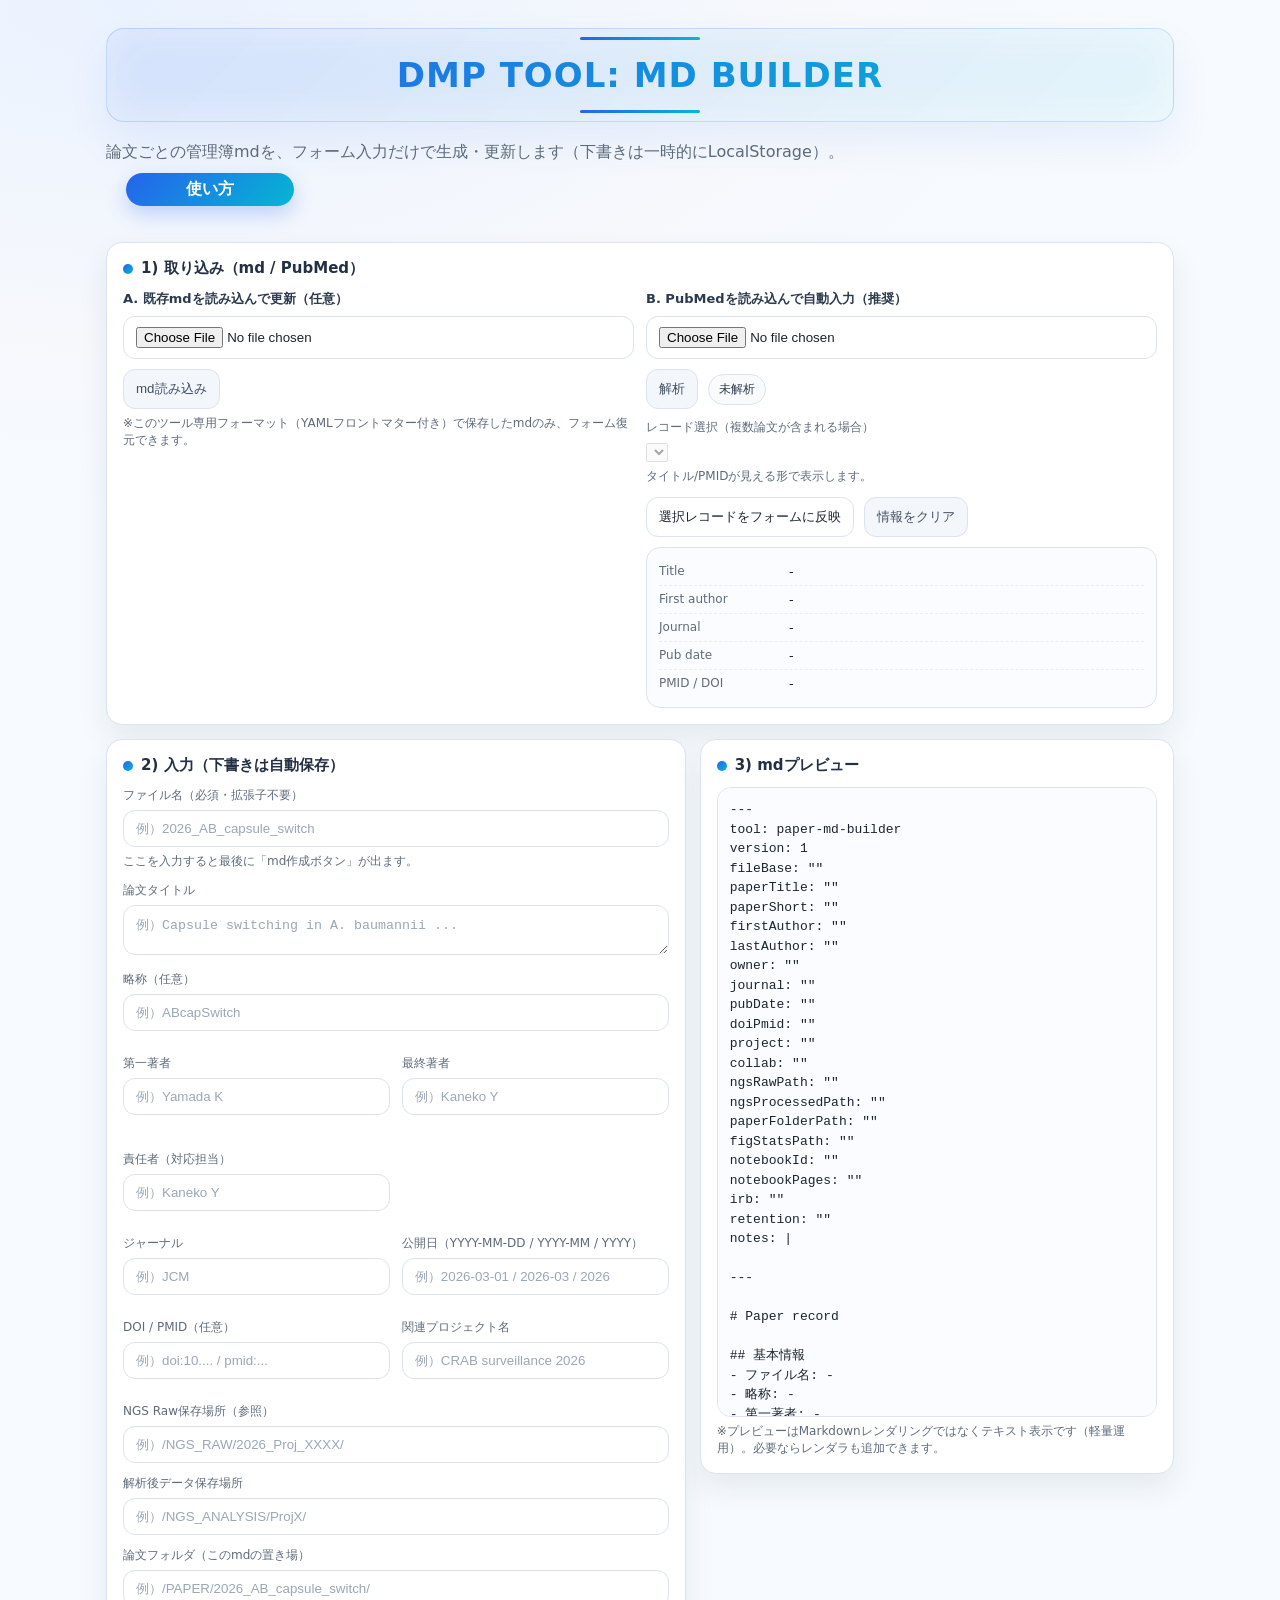
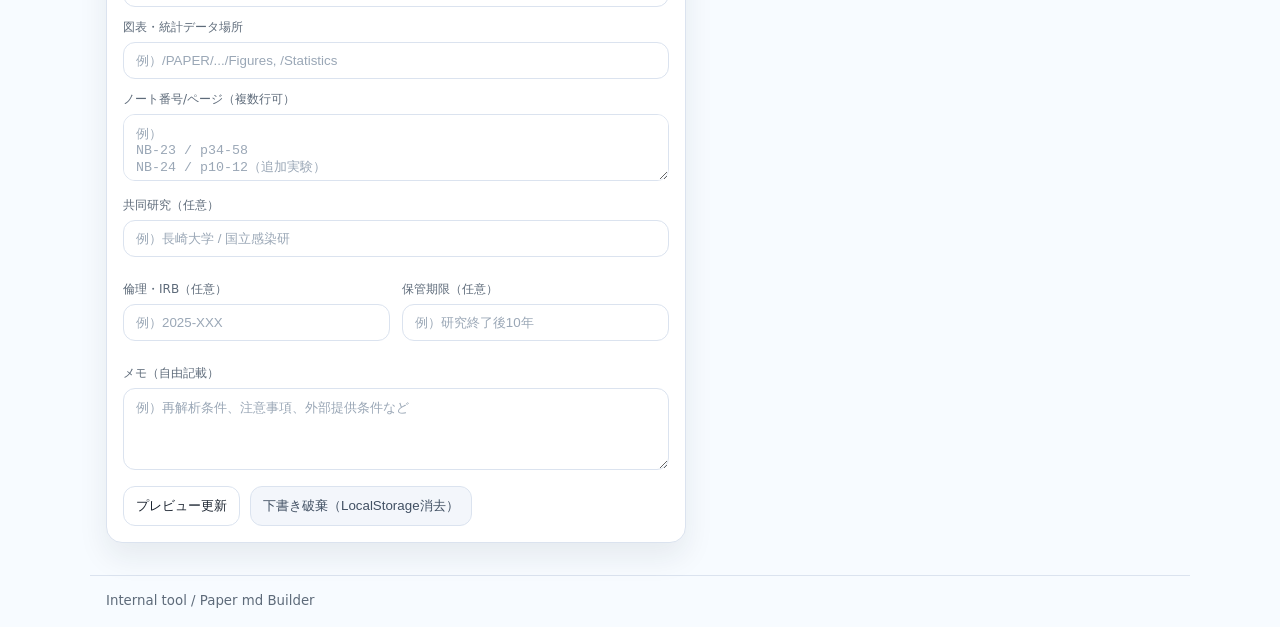
==== index.html @ e8742e80 "Add files via upload" ====
<!doctype html>
<html lang="ja">
  <head>
    <meta charset="utf-8" />
    <meta name="viewport" content="width=device-width,initial-scale=1" />
    <title>DMP tool</title>
    <link rel="stylesheet" href="style.css" />
  </head>
  <body>
    <header class="wrap">
      <div class="heroTitle">
        <h1>DMP tool: md builder</h1>
      </div>
      <p class="sub">
        論文ごとの管理簿mdを、フォーム入力だけで生成・更新します（下書きは一時的にLocalStorage）。
      </p>

      <div class="toplink">
        <a href="howtouse.html" target="_blank" class="howtoLink">使い方</a>
      </div>
    </header>

    <main class="wrap grid">
      <!-- Import hub -->
      <section class="card">
        <h2>1) 取り込み（md / PubMed）</h2>

        <div class="two">
          <!-- Existing md import -->
          <div>
            <h3 class="h3">A. 既存mdを読み込んで更新（任意）</h3>
            <div class="row">
              <input
                type="file"
                id="mdFile"
                accept=".md,text/markdown,text/plain"
              />
              <button id="btnLoadMd" class="btn secondary" type="button">
                md読み込み
              </button>
            </div>
            <p class="hint">
              ※このツール専用フォーマット（YAMLフロントマター付き）で保存したmdのみ、フォーム復元できます。
            </p>
          </div>

          <!-- NBIB import -->
          <div>
            <h3 class="h3">B. PubMedを読み込んで自動入力（推奨）</h3>
            <div class="row">
              <input type="file" id="nbibFile" accept=".nbib,.txt,text/plain" />
              <button id="btnLoadNbib" class="btn secondary" type="button">
                解析
              </button>
              <span id="nbibStatus" class="pill">未解析</span>
            </div>

            <div class="field" style="margin-top: 10px">
              <label>レコード選択（複数論文が含まれる場合）</label>
              <select id="nbibRecordSelect" disabled></select>
              <p class="hint">タイトル/PMIDが見える形で表示します。</p>
            </div>

            <div class="row">
              <button id="btnApplyNbib" class="btn" type="button" disabled>
                選択レコードをフォームに反映
              </button>
              <button id="btnClearNbib" class="btn secondary" type="button">
                情報をクリア
              </button>
            </div>

            <div class="miniCard" id="nbibPreviewBox" aria-live="polite">
              <div class="kv">
                <div class="k">Title</div>
                <div class="v" id="pvTitle">-</div>
              </div>
              <div class="kv">
                <div class="k">First author</div>
                <div class="v" id="pvAuthor">-</div>
              </div>
              <div class="kv">
                <div class="k">Journal</div>
                <div class="v" id="pvJournal">-</div>
              </div>
              <div class="kv">
                <div class="k">Pub date</div>
                <div class="v" id="pvDate">-</div>
              </div>
              <div class="kv">
                <div class="k">PMID / DOI</div>
                <div class="v" id="pvIds">-</div>
              </div>
            </div>
          </div>
        </div>
      </section>

      <!-- Form -->
      <section class="card">
        <h2>2) 入力（下書きは自動保存）</h2>

        <form id="paperForm" autocomplete="off">
          <div class="field">
            <label>ファイル名（必須・拡張子不要）</label>
            <input
              id="fileBase"
              type="text"
              placeholder="例）2026_AB_capsule_switch"
            />
            <p class="hint">ここを入力すると最後に「md作成ボタン」が出ます。</p>
          </div>

          <!-- 論文タイトル（全幅） -->
          <div class="field">
            <label>論文タイトル</label>
            <textarea
              id="paperTitle"
              rows="2"
              placeholder="例）Capsule switching in A. baumannii ..."
            ></textarea>
          </div>

          <!-- 略称 -->
          <div class="field">
            <label>略称（任意）</label>
            <input id="paperShort" type="text" placeholder="例）ABcapSwitch" />
          </div>

          <div class="two">
            <div class="field">
              <label>第一著者</label>
              <input id="firstAuthor" type="text" placeholder="例）Yamada K" />
            </div>

            <div class="field">
              <label>最終著者</label>
              <input id="lastAuthor" type="text" placeholder="例）Kaneko Y" />
            </div>

            <div class="field">
              <label>責任者（対応担当）</label>
              <input id="owner" type="text" placeholder="例）Kaneko Y" />
            </div>
          </div>

          <div class="two">
            <div class="field">
              <label>ジャーナル</label>
              <input id="journal" type="text" placeholder="例）JCM" />
            </div>
            <div class="field">
              <label>公開日（YYYY-MM-DD / YYYY-MM / YYYY）</label>
              <!-- NBIBは月までが多いので text に変更 -->
              <input
                id="pubDate"
                type="text"
                placeholder="例）2026-03-01 / 2026-03 / 2026"
              />
            </div>
          </div>

          <div class="two">
            <div class="field">
              <label>DOI / PMID（任意）</label>
              <input
                id="doiPmid"
                type="text"
                placeholder="例）doi:10.... / pmid:..."
              />
            </div>
            <div class="field">
              <label>関連プロジェクト名</label>
              <input
                id="project"
                type="text"
                placeholder="例）CRAB surveillance 2026"
              />
            </div>
          </div>

          <div class="field">
            <label>NGS Raw保存場所（参照）</label>
            <input
              id="ngsRawPath"
              type="text"
              placeholder="例）/NGS_RAW/2026_Proj_XXXX/"
            />
          </div>
          <div class="field">
            <label>解析後データ保存場所</label>
            <input
              id="ngsProcessedPath"
              type="text"
              placeholder="例）/NGS_ANALYSIS/ProjX/"
            />
          </div>

          <div class="field">
            <label>論文フォルダ（このmdの置き場）</label>
            <input
              id="paperFolderPath"
              type="text"
              placeholder="例）/PAPER/2026_AB_capsule_switch/"
            />
          </div>
          <div class="field">
            <label>図表・統計データ場所</label>
            <input
              id="figStatsPath"
              type="text"
              placeholder="例）/PAPER/.../Figures, /Statistics"
            />
          </div>

          <div class="field">
            <label>ノート番号/ページ（複数行可）</label>
            <textarea
              id="notebookRef"
              rows="3"
              placeholder="例）
NB-23 / p34-58
NB-24 / p10-12（追加実験）"
            ></textarea>
          </div>

          <div class="field">
            <label>共同研究（任意）</label>
            <input
              id="collab"
              type="text"
              placeholder="例）長崎大学 / 国立感染研"
            />
          </div>

          <div class="two">
            <div class="field">
              <label>倫理・IRB（任意）</label>
              <input id="irb" type="text" placeholder="例）2025-XXX" />
            </div>
            <div class="field">
              <label>保管期限（任意）</label>
              <input
                id="retention"
                type="text"
                placeholder="例）研究終了後10年"
              />
            </div>
          </div>

          <div class="field">
            <label>メモ（自由記載）</label>
            <textarea
              id="notes"
              rows="4"
              placeholder="例）再解析条件、注意事項、外部提供条件など"
            ></textarea>
          </div>

          <div class="row">
            <button id="btnPreview" class="btn" type="button">
              プレビュー更新
            </button>
            <button id="btnClearDraft" class="btn secondary" type="button">
              下書き破棄（LocalStorage消去）
            </button>
          </div>

          <div id="downloadArea" class="download hidden">
            <p class="hint strong">
              ファイル名が入力されたので、mdを作成できます。
            </p>
            <button id="btnDownload" class="btn primary" type="button">
              mdファイル作成 & ダウンロード（保存後に下書き消去）
            </button>
          </div>
        </form>
      </section>

      <!-- Preview -->
      <section class="card">
        <h2>3) mdプレビュー</h2>
        <pre id="preview" class="preview"></pre>
        <p class="hint">
          ※プレビューはMarkdownレンダリングではなくテキスト表示です（軽量運用）。必要ならレンダラも追加できます。
        </p>
      </section>
    </main>

    <footer class="wrap foot">
      <small>Internal tool / Paper md Builder</small>
    </footer>

    <script src="script.js"></script>
  </body>
</html>
---- style.css ----
:root{
  --bg:#f6f8fc;
  --card:#ffffff;
  --text:#1b2430;
  --muted:#5e6b7a;
  --line:#dbe3ef;

  --accent:#2563eb;   /* blue */
  --accent2:#06b6d4;  /* cyan */
  --good:#16a34a;
  --warn:#f59e0b;
}

*{ box-sizing:border-box; }

body{
  margin:0;
  font-family: ui-sans-serif, system-ui, -apple-system, "Segoe UI", Roboto,
    "Hiragino Kaku Gothic ProN","Noto Sans JP","Yu Gothic", Arial;
  background: radial-gradient(1200px 600px at 10% 0%, #eaf2ff 0%, var(--bg) 55%, #f7fbff 100%);
  color:var(--text);
}

.wrap{
  max-width: 1100px;
  margin: 0 auto;
  padding: 18px 16px;
}

header{
  padding-top: 22px;
  padding-bottom: 10px;
}

header h1{
  font-size: 30px;
  font-weight: 800;
}

header h1{
  font-size: 32px;
  font-weight: 900;
  letter-spacing: 1px;
  text-transform: uppercase;
}

.sub{
  margin:0;
  color:var(--muted);
}

.grid{
  display:grid;
  gap:14px;
  grid-template-columns: 1fr;
}
@media (min-width: 980px){
  .grid{ grid-template-columns: 1.1fr 0.9fr; align-items:start; }
  .grid > section:nth-child(1){ grid-column: 1 / span 2; }
  .grid > section:nth-child(2){ grid-column: 1; }
  .grid > section:nth-child(3){ grid-column: 2; position: sticky; top: 10px; }
}

.card{
  background: var(--card);
  border: 1px solid var(--line);
  border-radius: 16px;
  padding: 16px;
  box-shadow: 0 14px 30px rgba(27,36,48,0.08);
}

.card h2{
  margin: 0 0 12px;
  font-size: 15px;
  color: #233044;
  display:flex;
  align-items:center;
  gap:8px;
}
.card h2::before{
  content:"";
  width:10px;
  height:10px;
  border-radius:999px;
  background: linear-gradient(135deg, var(--accent), var(--accent2));
}

.field{ margin: 12px 0; }

label{
  display:block;
  font-size: 12px;
  color: var(--muted);
  margin-bottom: 6px;
}

input, textarea{
  width:100%;
  background:#ffffff;
  color:var(--text);
  border: 1px solid var(--line);
  border-radius: 12px;
  padding: 10px 12px;
  outline: none;
  transition: box-shadow .15s ease, border-color .15s ease, transform .05s ease;
}

input::placeholder, textarea::placeholder{
  color:#9aa7b6;
}

input:focus, textarea:focus{
  border-color: rgba(37,99,235,0.55);
  box-shadow: 0 0 0 4px rgba(37,99,235,0.12);
}

.two{
  display:grid;
  gap:12px;
  grid-template-columns: 1fr;
}
@media (min-width: 720px){
  .two{ grid-template-columns: 1fr 1fr; }
}

.row{
  display:flex;
  gap:10px;
  flex-wrap:wrap;
  align-items:center;
}

.btn{
  border:1px solid var(--line);
  background: #ffffff;
  color: var(--text);
  padding: 10px 12px;
  border-radius: 12px;
  cursor:pointer;
  transition: transform .06s ease, box-shadow .15s ease, border-color .15s ease;
}

.btn:hover{
  border-color: rgba(37,99,235,0.35);
  box-shadow: 0 10px 18px rgba(27,36,48,0.08);
  transform: translateY(-1px);
}

.btn:active{
  transform: translateY(0px);
  box-shadow: 0 6px 12px rgba(27,36,48,0.07);
}

.btn.primary{
  background: linear-gradient(135deg, rgba(37,99,235,0.95), rgba(6,182,212,0.95));
  border: none;
  color:#ffffff;
  font-weight: 700;
}

.btn.secondary{
  background:#f3f6fb;
  color: #415063;
}

.hint{
  margin: 6px 0 0;
  font-size: 12px;
  color: var(--muted);
}

.hint.strong{
  color: #9a5b00;
  font-weight: 700;
}

.preview{
  margin: 0;
  background:#fbfcff;
  border:1px solid var(--line);
  border-radius: 14px;
  padding: 12px;
  min-height: 360px;
  max-height: 70vh;
  overflow:auto;
  white-space: pre-wrap;
  line-height: 1.5;
}

.download{
  margin-top: 12px;
  padding: 12px;
  border: 1px solid rgba(245,158,11,0.35);
  border-radius: 14px;
  background: rgba(245,158,11,0.08);
}

.hidden{ display:none; }

.foot{
  color: var(--muted);
  border-top: 1px solid var(--line);
  margin-top: 14px;
  padding-top: 14px;
}

/* ===== 追加（NBIB取り込み表示用） ===== */
.h3{
  margin: 0 0 8px;
  font-size: 13px;
  color: #2c3a4d;
}

.pill{
  display:inline-flex;
  align-items:center;
  gap:6px;
  font-size:12px;
  padding:6px 10px;
  border-radius:999px;
  border:1px solid var(--line);
  background:#f8fafc;
  color:#2c3a4d;
}

.pill.good{
  border-color: rgba(22,163,74,.25);
  background: rgba(22,163,74,.08);
  color:#155e2b;
}

.pill.warn{
  border-color: rgba(245,158,11,.30);
  background: rgba(245,158,11,.10);
  color:#7a4b00;
}

.pill.bad{
  border-color: rgba(239,68,68,.25);
  background: rgba(239,68,68,.08);
  color:#7f1d1d;
}

.miniCard{
  margin-top: 10px;
  padding: 10px 12px;
  border: 1px solid var(--line);
  border-radius: 14px;
  background: #fbfcff;
}

.kv{
  display:grid;
  grid-template-columns: 120px 1fr;
  gap:10px;
  padding:6px 0;
  border-bottom: 1px dashed #e7edf7;
}

.kv:last-child{ border-bottom:none; }

.k{
  font-size:12px;
  color: var(--muted);
}

.v{
  font-size:13px;
  color: var(--text);
  word-break: break-word;
}

/* ===== HowTo link ===== */

.toplink{
  margin-top: 10px;
  margin-left: 20px;
  text-align: left;
}

.howtoLink{
  display: inline-block;
  padding: 6px 60px;
  font-size: 16px;
  font-weight: 600;
  border-radius: 999px;
  border: none;

  background: linear-gradient(135deg, var(--accent), var(--accent2));
  color: #ffffff;

  box-shadow: 0 8px 20px rgba(37,99,235,0.25);
  text-decoration: none;
  transition: all .15s ease;
}

.howtoLink:hover{
  transform: translateY(-2px);
  box-shadow: 0 14px 30px rgba(37,99,235,0.35);
}

/* ===== HERO TITLE ===== */

.heroTitle{
  position: relative;
  margin: 10px 0 20px;
  padding: 26px 20px;
  text-align: center;

  border-radius: 18px;

  background:
    linear-gradient(135deg,
      rgba(37,99,235,0.12),
      rgba(6,182,212,0.08)
    );

  border: 1px solid rgba(37,99,235,0.15);

  box-shadow:
    0 20px 40px rgba(37,99,235,0.08),
    inset 0 0 40px rgba(255,255,255,0.4);
}

/* 上下の飾りライン */
.heroTitle::before,
.heroTitle::after{
  content:"";
  position:absolute;
  left:50%;
  transform:translateX(-50%);
  width:120px;
  height:3px;
  border-radius:999px;
  background: linear-gradient(90deg, var(--accent), var(--accent2));
}

.heroTitle::before{
  top:8px;
}

.heroTitle::after{
  bottom:8px;
}

/* タイトル文字 */
.heroTitle h1{
  margin:0;
  font-size: 34px;
  font-weight: 800;
  letter-spacing: 1px;

  background: linear-gradient(135deg, var(--accent), var(--accent2));

  /* Standard property */
  background-clip: text;

  /* WebKit */
  -webkit-background-clip: text;
  -webkit-text-fill-color: transparent;

  /* Fallback */
  color: transparent;
}
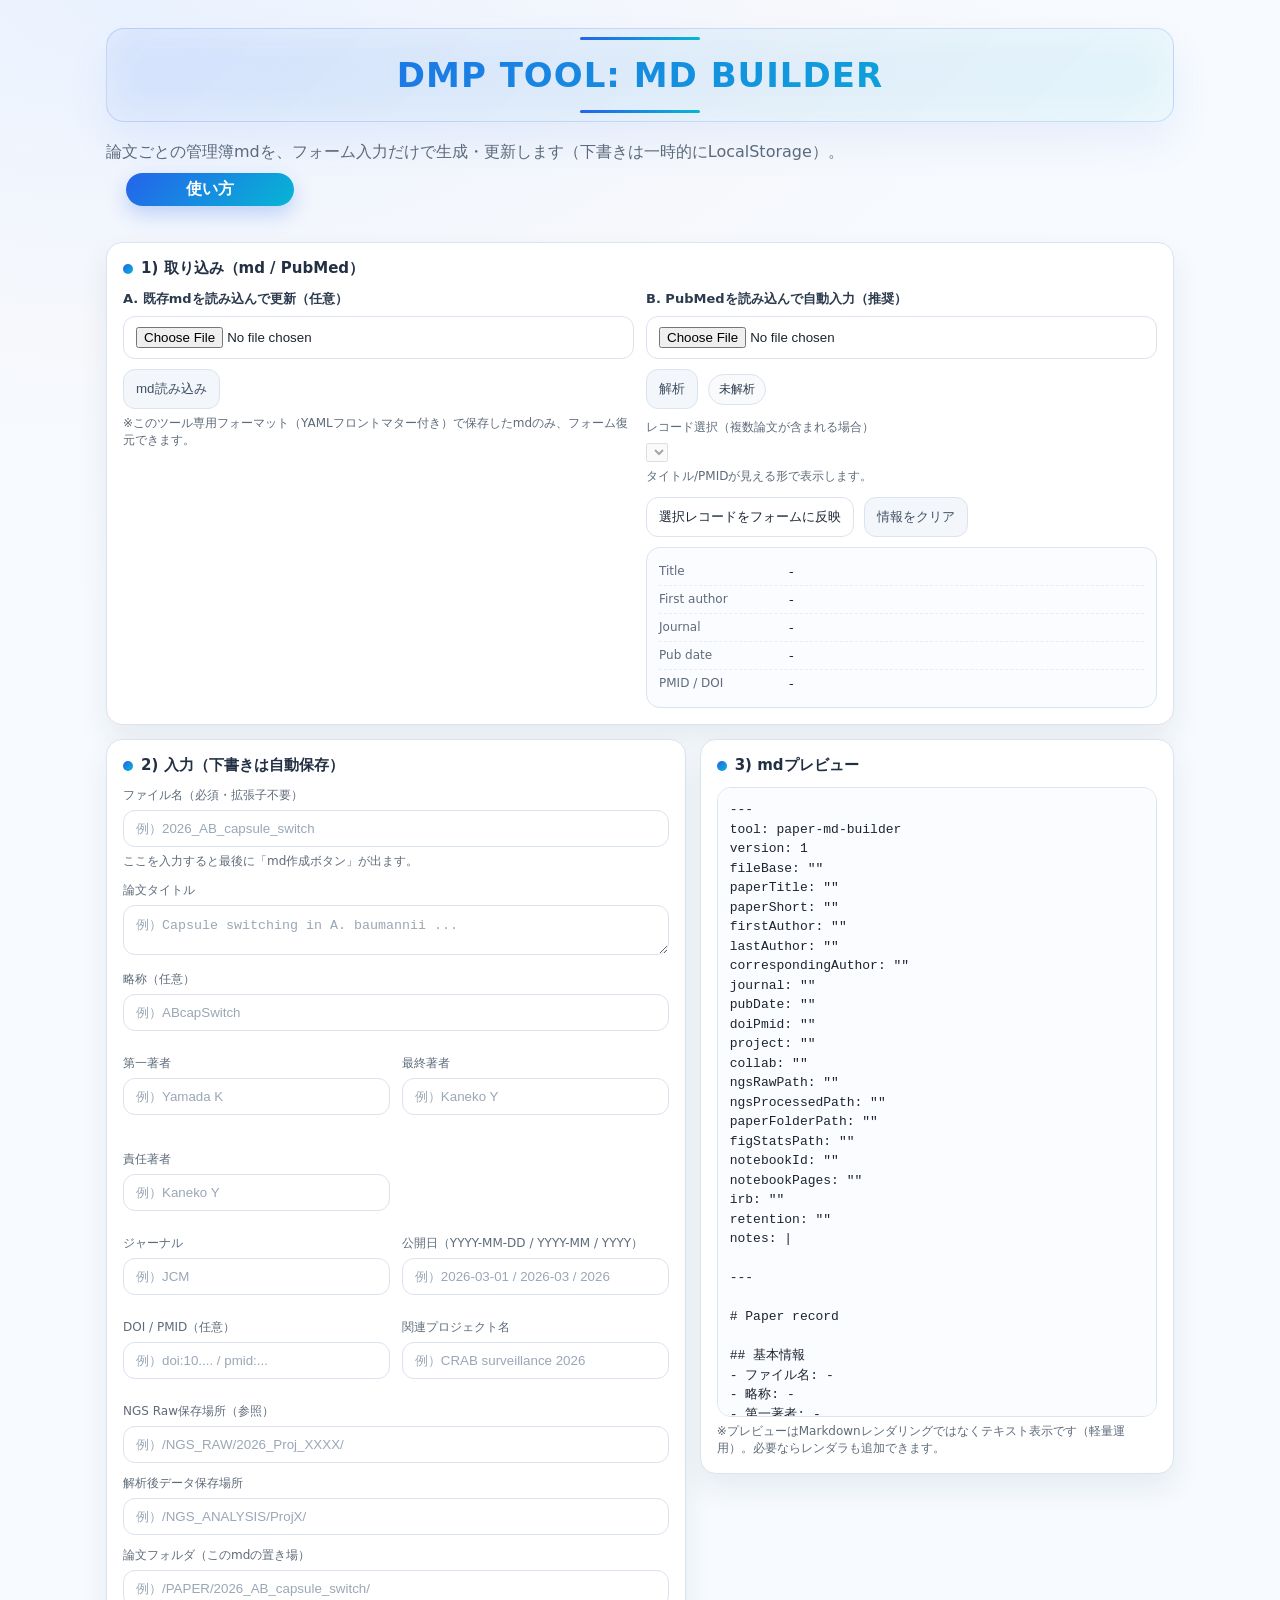
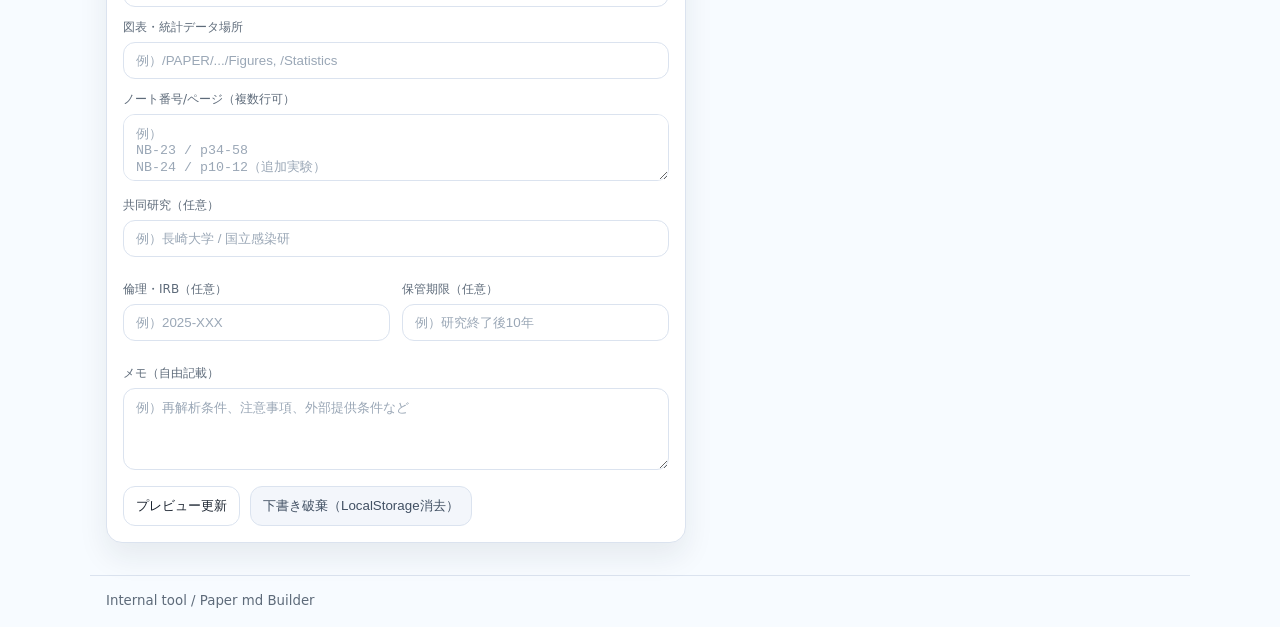
==== commit 9cfdaf48: "Add files via upload" ====
--- a/index.html
+++ b/index.html
@@ -139,8 +139,12 @@
             </div>
 
             <div class="field">
-              <label>責任者（対応担当）</label>
-              <input id="owner" type="text" placeholder="例）Kaneko Y" />
+              <label>責任著者</label>
+              <input
+                id="correspondingAuthor"
+                type="text"
+                placeholder="例）Kaneko Y"
+              />
             </div>
           </div>
 
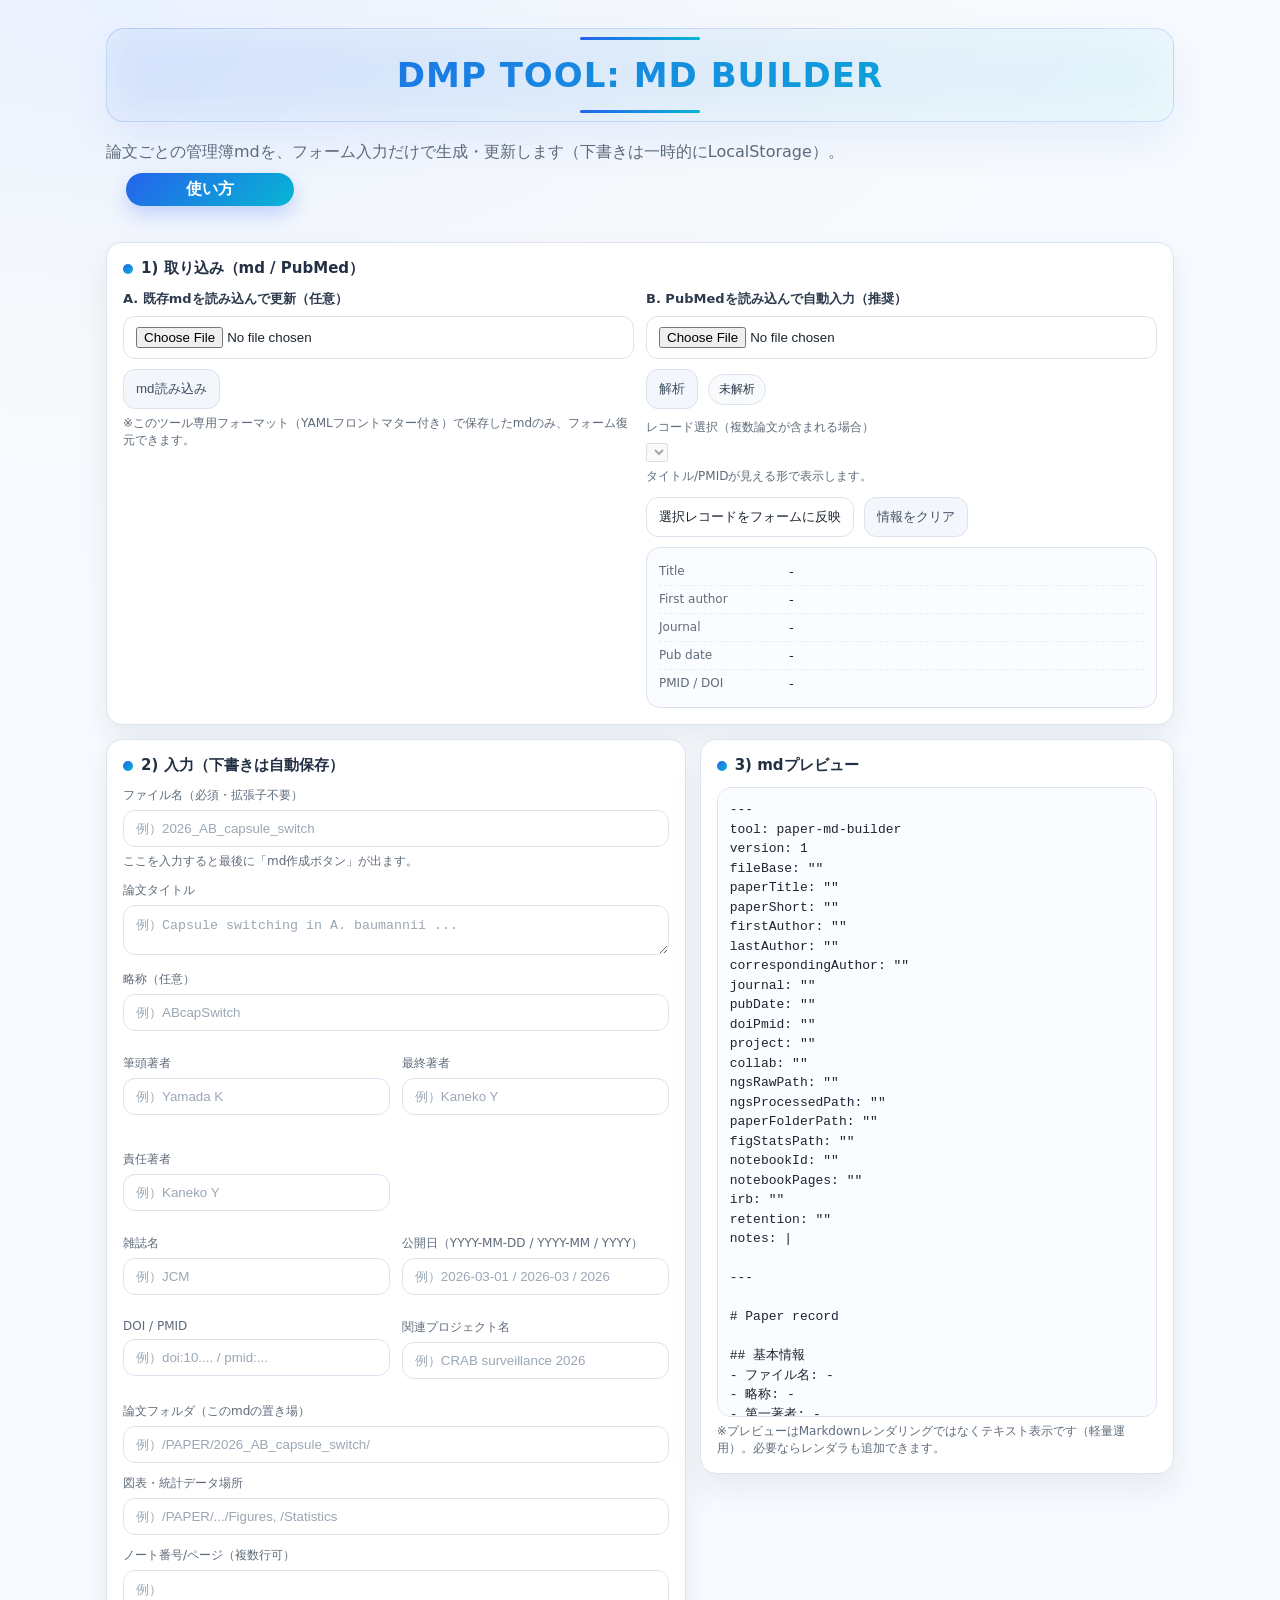
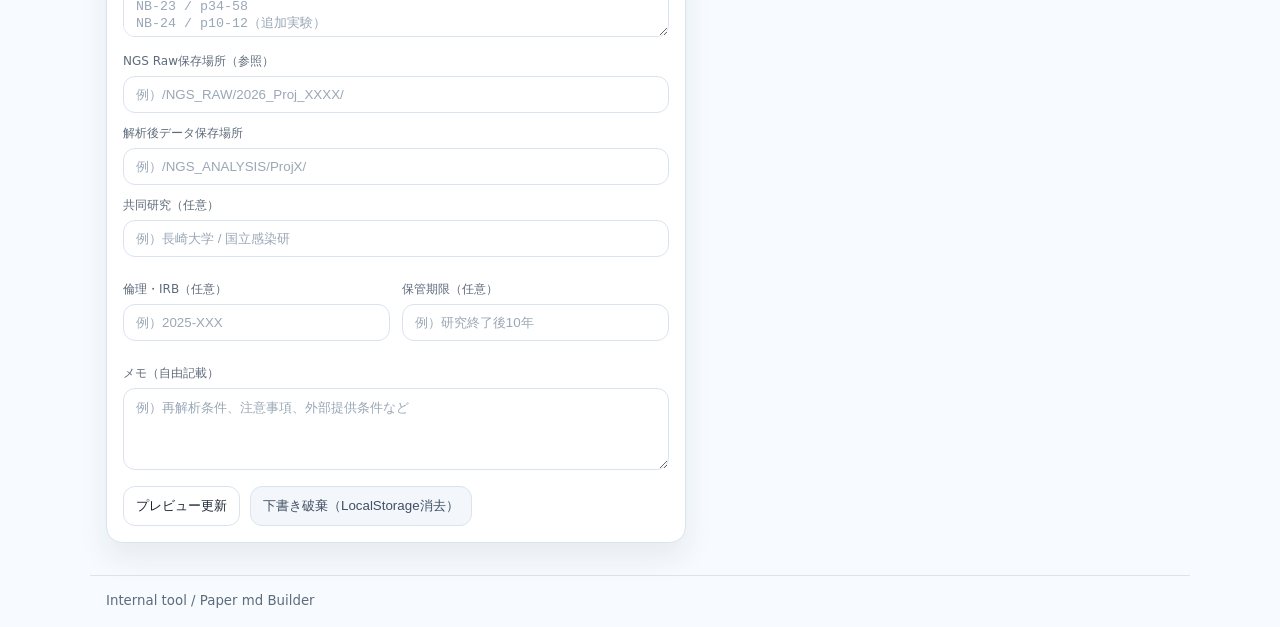
==== commit f5fc0421: "Add files via upload" ====
--- a/index.html
+++ b/index.html
@@ -129,7 +129,7 @@
 
           <div class="two">
             <div class="field">
-              <label>第一著者</label>
+              <label>筆頭著者</label>
               <input id="firstAuthor" type="text" placeholder="例）Yamada K" />
             </div>
 
@@ -150,7 +150,7 @@
 
           <div class="two">
             <div class="field">
-              <label>ジャーナル</label>
+              <label>雑誌名</label>
               <input id="journal" type="text" placeholder="例）JCM" />
             </div>
             <div class="field">
@@ -166,7 +166,7 @@
 
           <div class="two">
             <div class="field">
-              <label>DOI / PMID（任意）</label>
+              <label>DOI / PMID</label>
               <input
                 id="doiPmid"
                 type="text"
@@ -181,23 +181,6 @@
                 placeholder="例）CRAB surveillance 2026"
               />
             </div>
-          </div>
-
-          <div class="field">
-            <label>NGS Raw保存場所（参照）</label>
-            <input
-              id="ngsRawPath"
-              type="text"
-              placeholder="例）/NGS_RAW/2026_Proj_XXXX/"
-            />
-          </div>
-          <div class="field">
-            <label>解析後データ保存場所</label>
-            <input
-              id="ngsProcessedPath"
-              type="text"
-              placeholder="例）/NGS_ANALYSIS/ProjX/"
-            />
           </div>
 
           <div class="field">
@@ -226,6 +209,22 @@
 NB-23 / p34-58
 NB-24 / p10-12（追加実験）"
             ></textarea>
+          </div>
+          <div class="field">
+            <label>NGS Raw保存場所（参照）</label>
+            <input
+              id="ngsRawPath"
+              type="text"
+              placeholder="例）/NGS_RAW/2026_Proj_XXXX/"
+            />
+          </div>
+          <div class="field">
+            <label>解析後データ保存場所</label>
+            <input
+              id="ngsProcessedPath"
+              type="text"
+              placeholder="例）/NGS_ANALYSIS/ProjX/"
+            />
           </div>
 
           <div class="field">
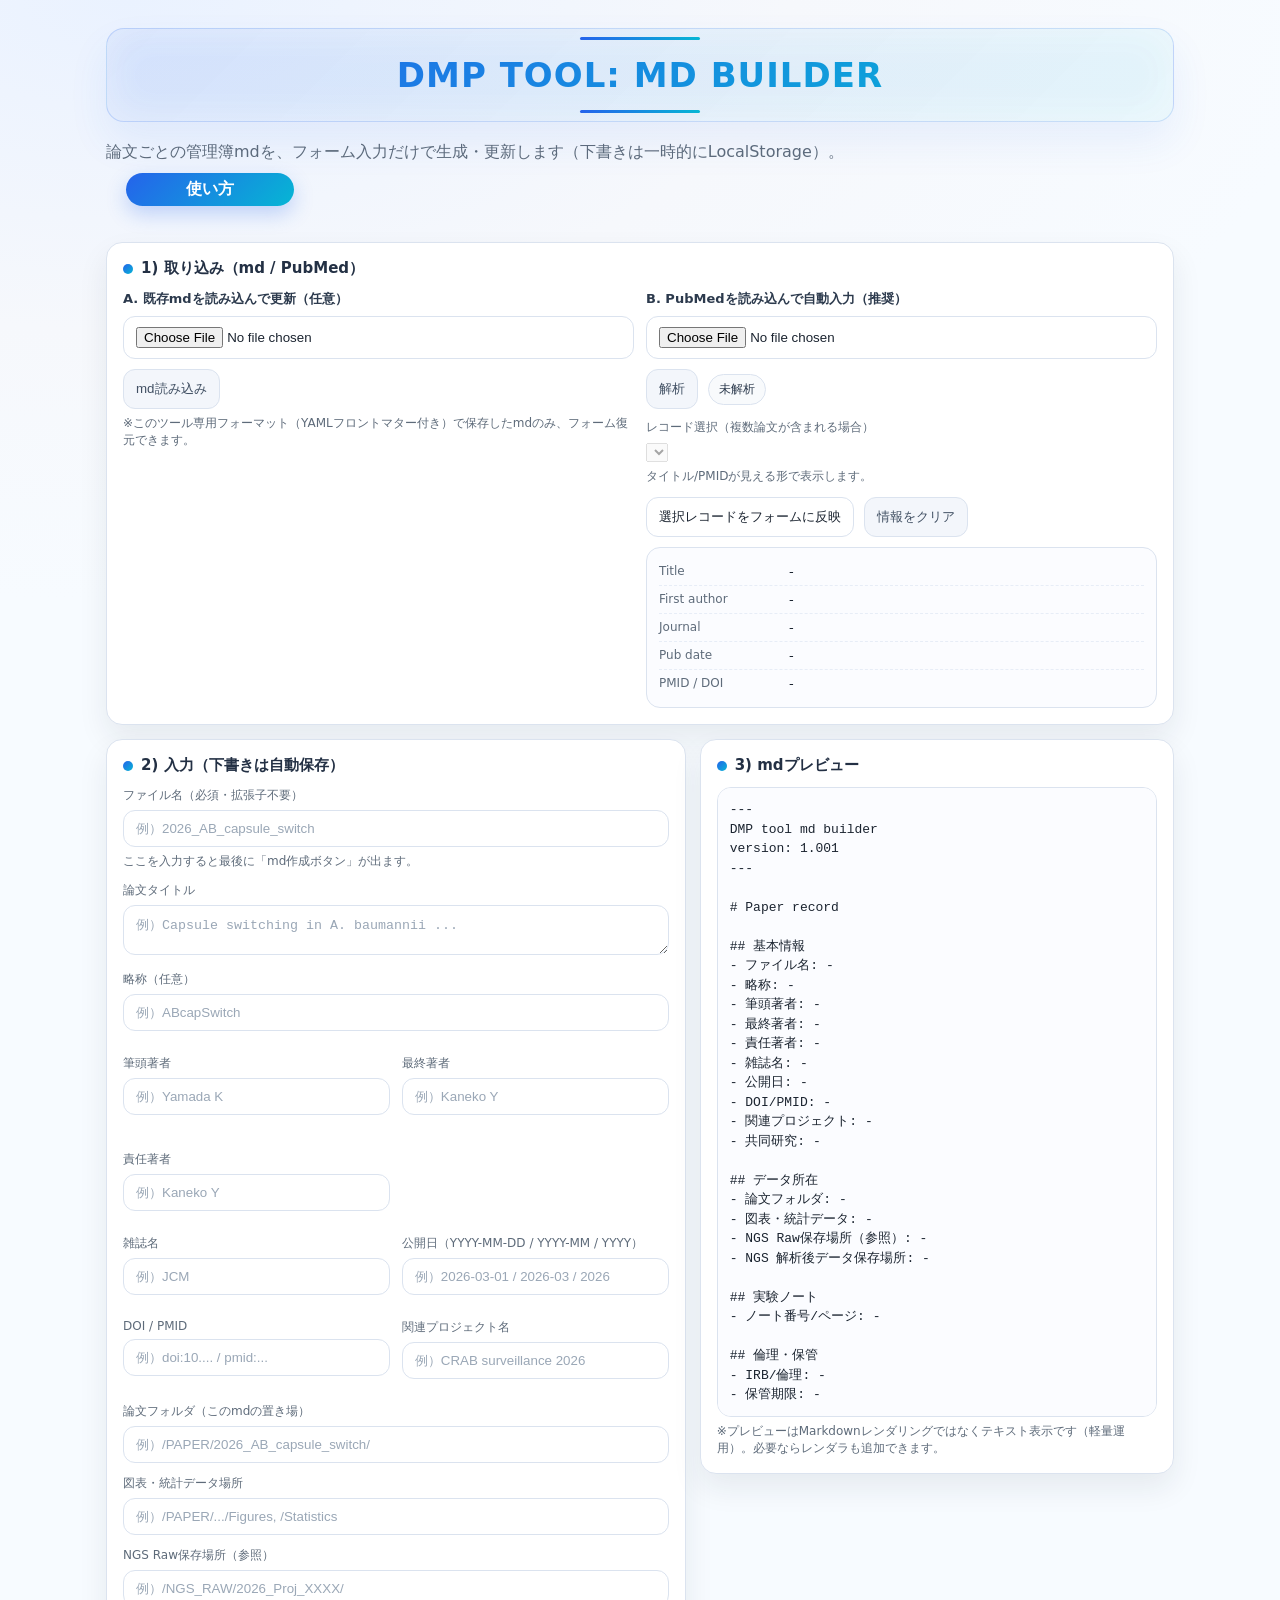
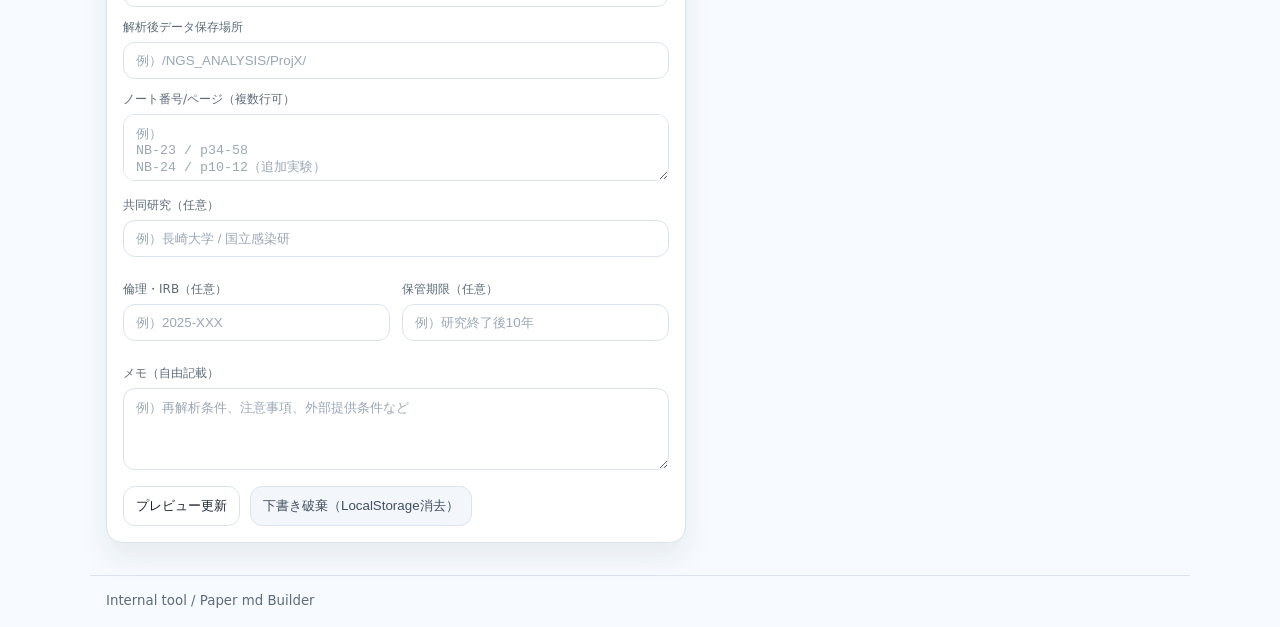
==== commit 20a7e959: "Add files via upload" ====
--- a/index.html
+++ b/index.html
@@ -199,7 +199,22 @@
               placeholder="例）/PAPER/.../Figures, /Statistics"
             />
           </div>
-
+          <div class="field">
+            <label>NGS Raw保存場所（参照）</label>
+            <input
+              id="ngsRawPath"
+              type="text"
+              placeholder="例）/NGS_RAW/2026_Proj_XXXX/"
+            />
+          </div>
+          <div class="field">
+            <label>解析後データ保存場所</label>
+            <input
+              id="ngsProcessedPath"
+              type="text"
+              placeholder="例）/NGS_ANALYSIS/ProjX/"
+            />
+          </div>
           <div class="field">
             <label>ノート番号/ページ（複数行可）</label>
             <textarea
@@ -209,22 +224,6 @@
 NB-23 / p34-58
 NB-24 / p10-12（追加実験）"
             ></textarea>
-          </div>
-          <div class="field">
-            <label>NGS Raw保存場所（参照）</label>
-            <input
-              id="ngsRawPath"
-              type="text"
-              placeholder="例）/NGS_RAW/2026_Proj_XXXX/"
-            />
-          </div>
-          <div class="field">
-            <label>解析後データ保存場所</label>
-            <input
-              id="ngsProcessedPath"
-              type="text"
-              placeholder="例）/NGS_ANALYSIS/ProjX/"
-            />
           </div>
 
           <div class="field">
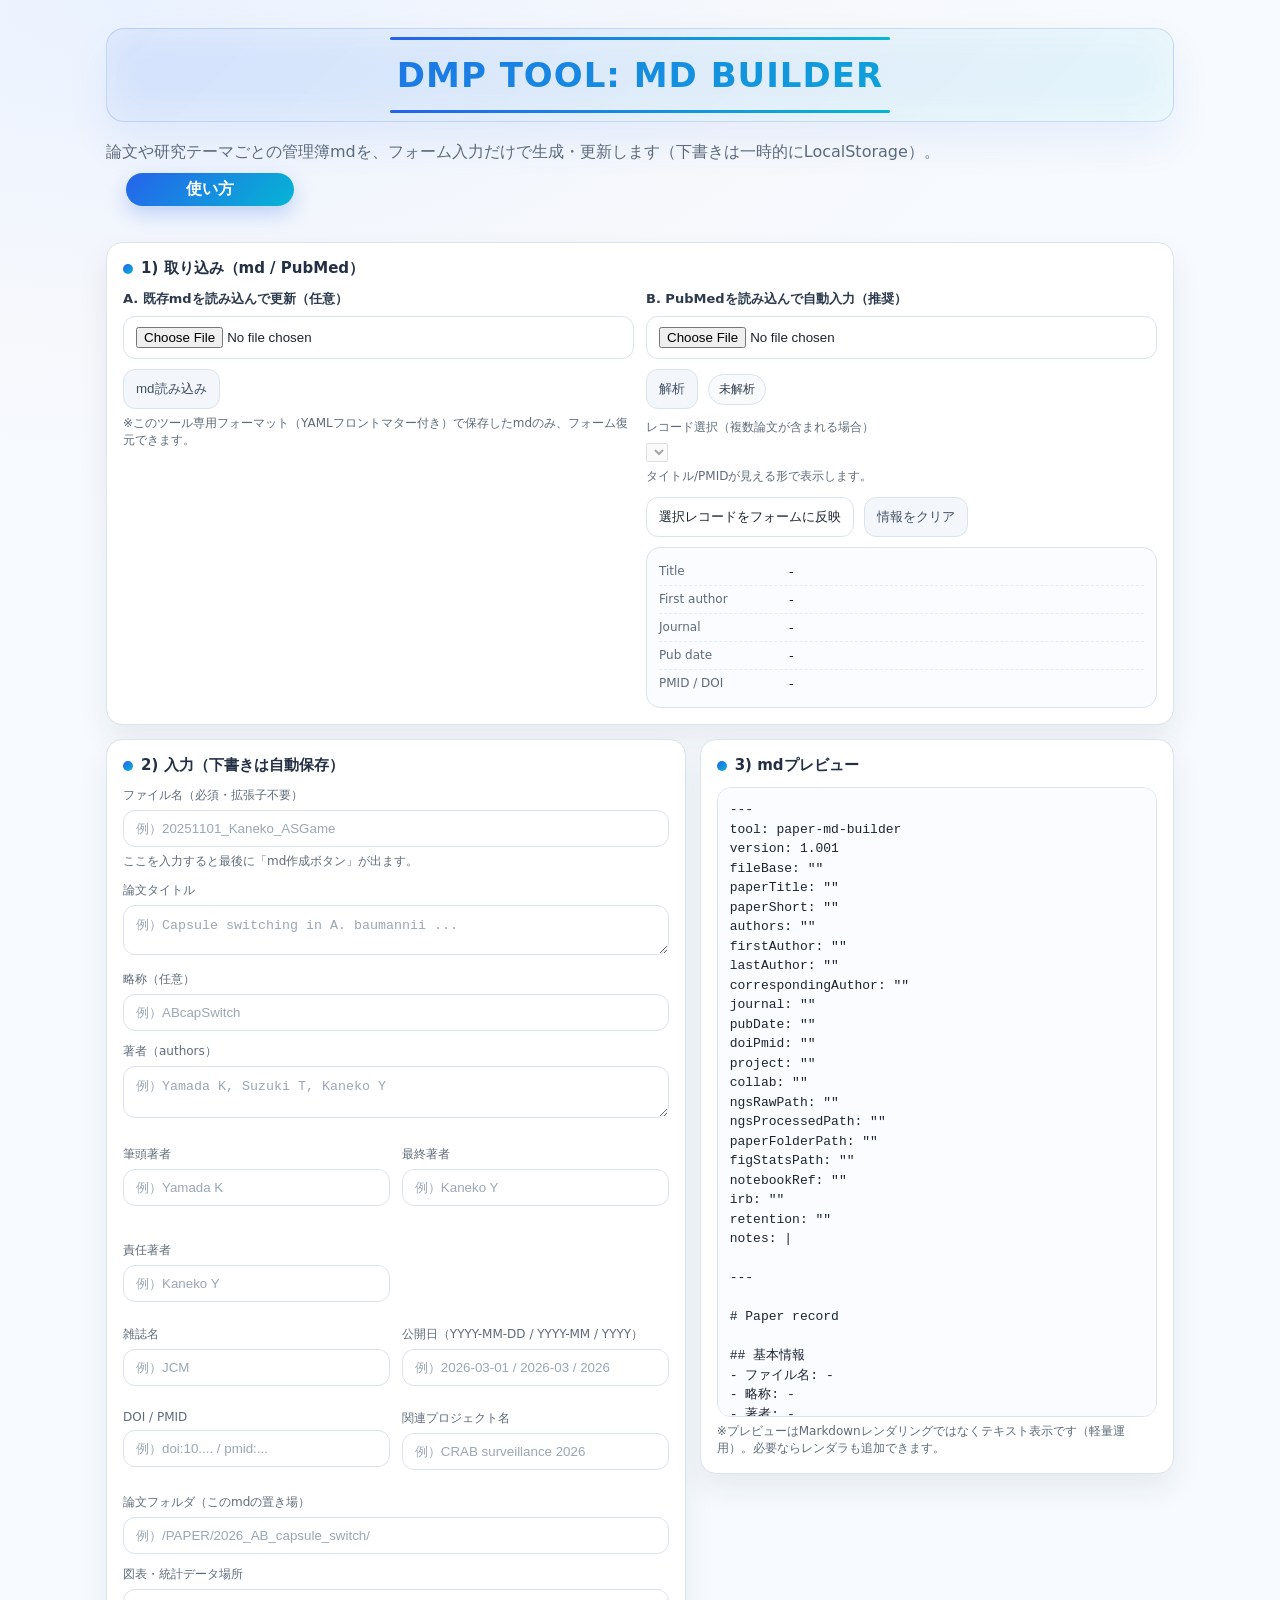
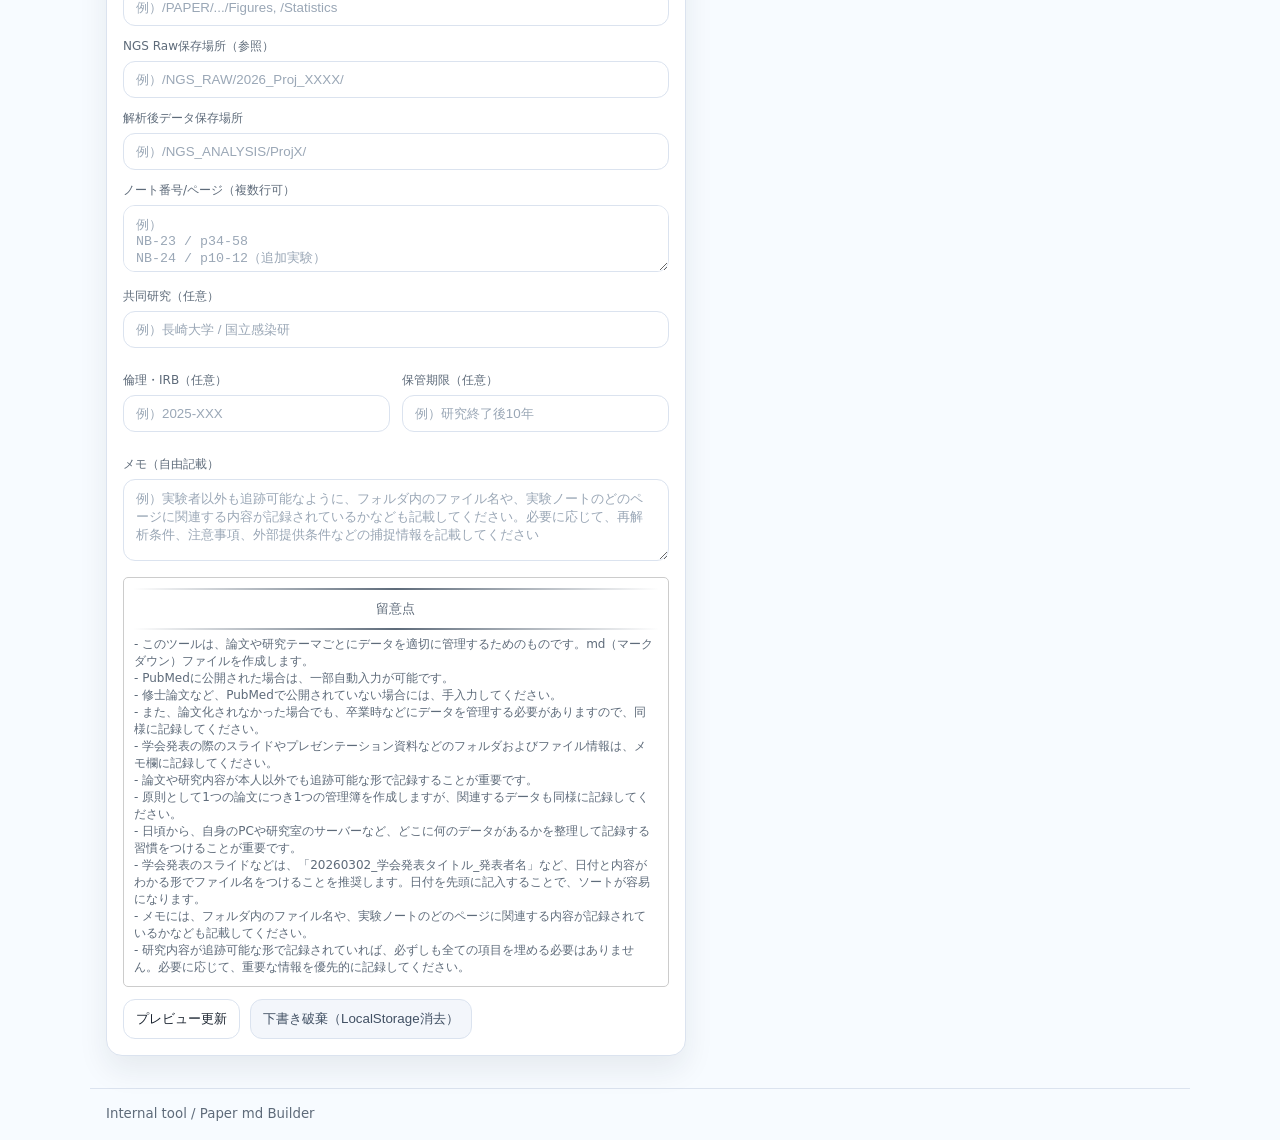
==== commit 1a7ab339: "Add files via upload" ====
--- a/index.html
+++ b/index.html
@@ -12,7 +12,7 @@
         <h1>DMP tool: md builder</h1>
       </div>
       <p class="sub">
-        論文ごとの管理簿mdを、フォーム入力だけで生成・更新します（下書きは一時的にLocalStorage）。
+        論文や研究テーマごとの管理簿mdを、フォーム入力だけで生成・更新します（下書きは一時的にLocalStorage）。
       </p>
 
       <div class="toplink">
@@ -106,7 +106,7 @@
             <input
               id="fileBase"
               type="text"
-              placeholder="例）2026_AB_capsule_switch"
+              placeholder="例）20251101_Kaneko_ASGame"
             />
             <p class="hint">ここを入力すると最後に「md作成ボタン」が出ます。</p>
           </div>
@@ -125,6 +125,15 @@
           <div class="field">
             <label>略称（任意）</label>
             <input id="paperShort" type="text" placeholder="例）ABcapSwitch" />
+          </div>
+
+          <div class="field">
+            <label>著者（authors）</label>
+            <textarea
+              id="authors"
+              rows="2"
+              placeholder="例）Yamada K, Suzuki T, Kaneko Y"
+            ></textarea>
           </div>
 
           <div class="two">
@@ -255,8 +264,37 @@
             <textarea
               id="notes"
               rows="4"
-              placeholder="例）再解析条件、注意事項、外部提供条件など"
+              placeholder="例）実験者以外も追跡可能なように、フォルダ内のファイル名や、実験ノートのどのページに関連する内容が記録されているかなども記載してください。必要に応じて、再解析条件、注意事項、外部提供条件などの捕捉情報を記載してください"
             ></textarea>
+          </div>
+
+          <div class="field">
+            <p
+              class="hint"
+              style="border: 1px solid #ccc; padding: 10px; border-radius: 5px"
+            >
+              <label id="comments">留意点</label> -
+              このツールは、論文や研究テーマごとにデータを適切に管理するためのものです。md（マークダウン）ファイルを作成します。<br />
+              - PubMedに公開された場合は、一部自動入力が可能です。<br />
+              -
+              修士論文など、PubMedで公開されていない場合には、手入力してください。<br />
+              -
+              また、論文化されなかった場合でも、卒業時などにデータを管理する必要がありますので、同様に記録してください。<br />
+              -
+              学会発表の際のスライドやプレゼンテーション資料などのフォルダおよびファイル情報は、メモ欄に記録してください。<br />
+              -
+              論文や研究内容が本人以外でも追跡可能な形で記録することが重要です。<br />
+              -
+              原則として1つの論文につき1つの管理簿を作成しますが、関連するデータも同様に記録してください。<br />
+              -
+              日頃から、自身のPCや研究室のサーバーなど、どこに何のデータがあるかを整理して記録する習慣をつけることが重要です。<br />
+              -
+              学会発表のスライドなどは、「20260302_学会発表タイトル_発表者名」など、日付と内容がわかる形でファイル名をつけることを推奨します。日付を先頭に記入することで、ソートが容易になります。<br />
+              -
+              メモには、フォルダ内のファイル名や、実験ノートのどのページに関連する内容が記録されているかなども記載してください。<br />
+              -
+              研究内容が追跡可能な形で記録されていれば、必ずしも全ての項目を埋める必要はありません。必要に応じて、重要な情報を優先的に記録してください。
+            </p>
           </div>
 
           <div class="row">
--- a/style.css
+++ b/style.css
@@ -30,11 +30,6 @@
 header{
   padding-top: 22px;
   padding-bottom: 10px;
-}
-
-header h1{
-  font-size: 30px;
-  font-weight: 800;
 }
 
 header h1{
@@ -329,7 +324,7 @@
   position:absolute;
   left:50%;
   transform:translateX(-50%);
-  width:120px;
+  width: min(500px, calc(100% - 40px));
   height:3px;
   border-radius:999px;
   background: linear-gradient(90deg, var(--accent), var(--accent2));
@@ -361,4 +356,17 @@
 
   /* Fallback */
   color: transparent;
+}
+
+label#comments {
+  font-size: 13px;
+  text-align: center;
+  color: var(--muted);
+  
+  /* ここから追加 */
+  display: block; /* 幅いっぱいに広げる */
+  padding: 10px 0; /* 線と文字の間の余白 */
+  border-top: 2px solid; /* 上線の太さ */
+  border-bottom: 2px solid; /* 下線の太さ */
+  border-image: linear-gradient(to right, transparent, var(--muted), transparent) 1;
 }
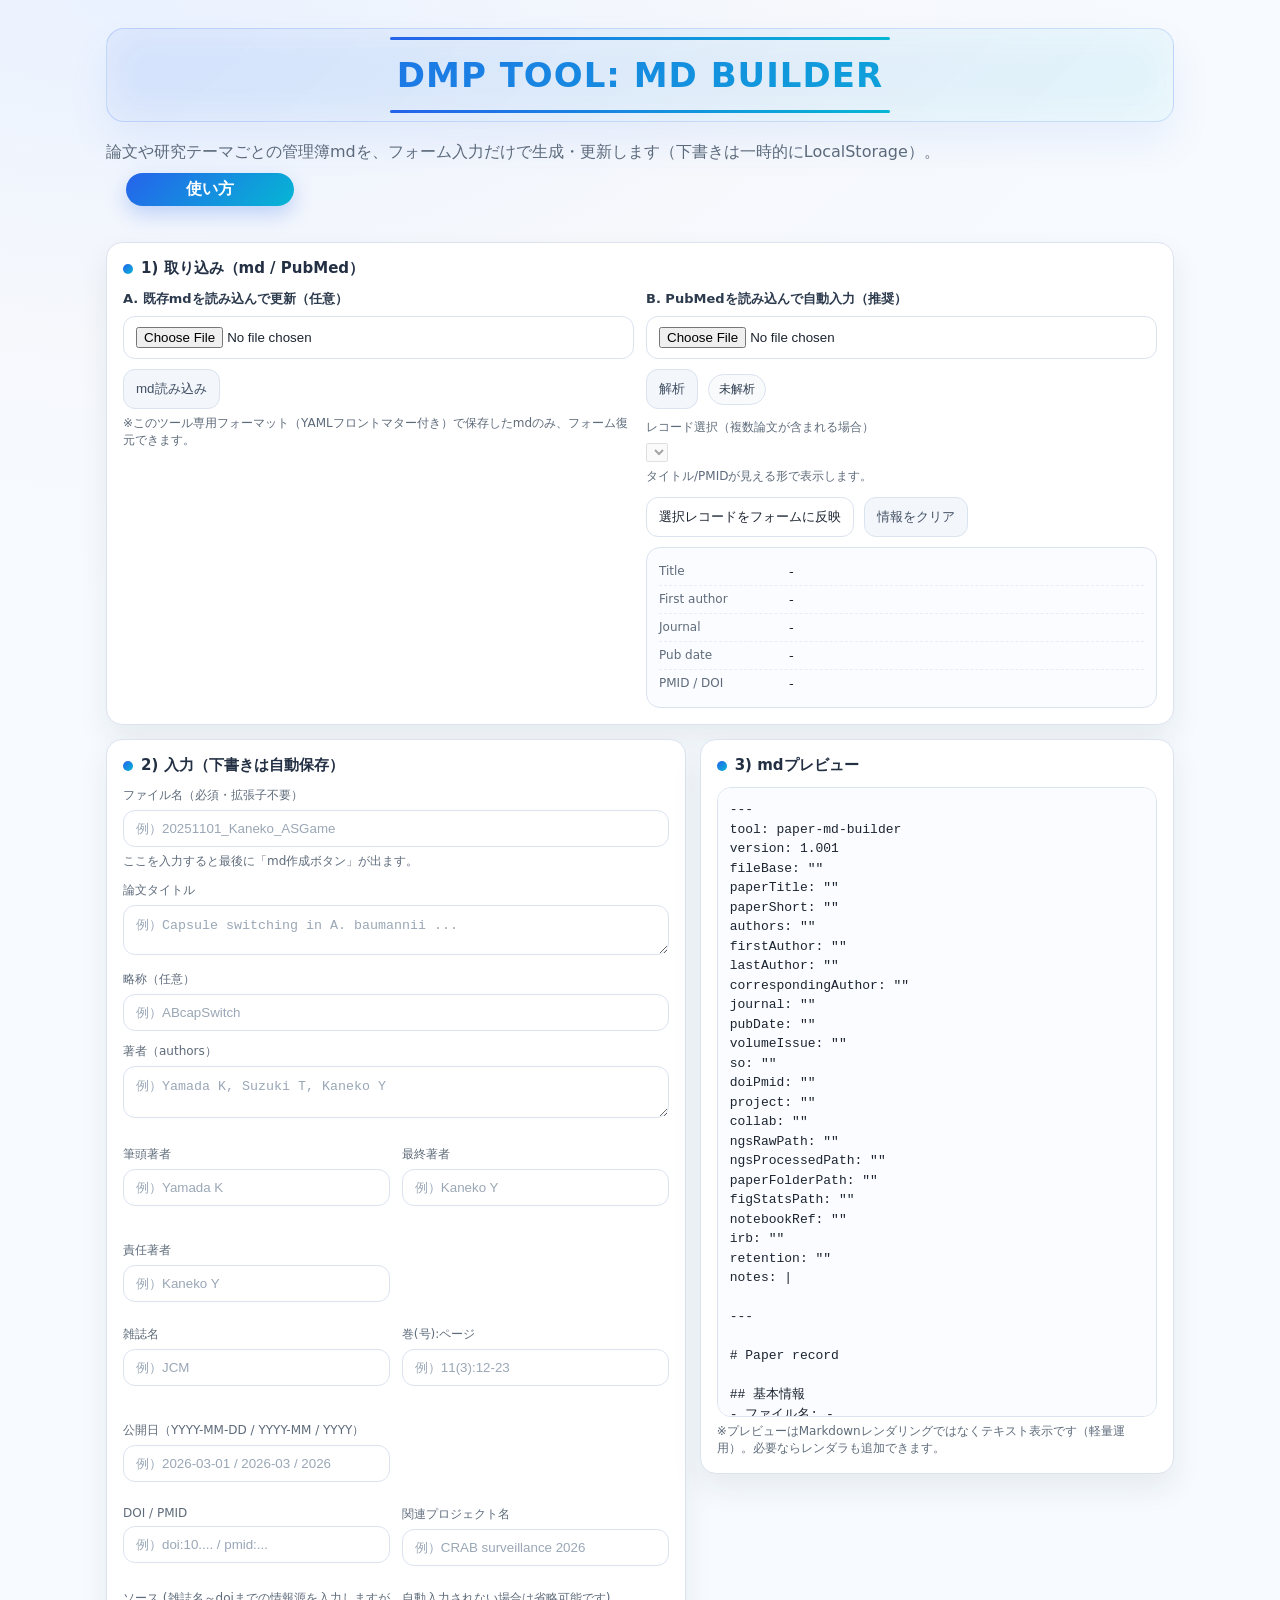
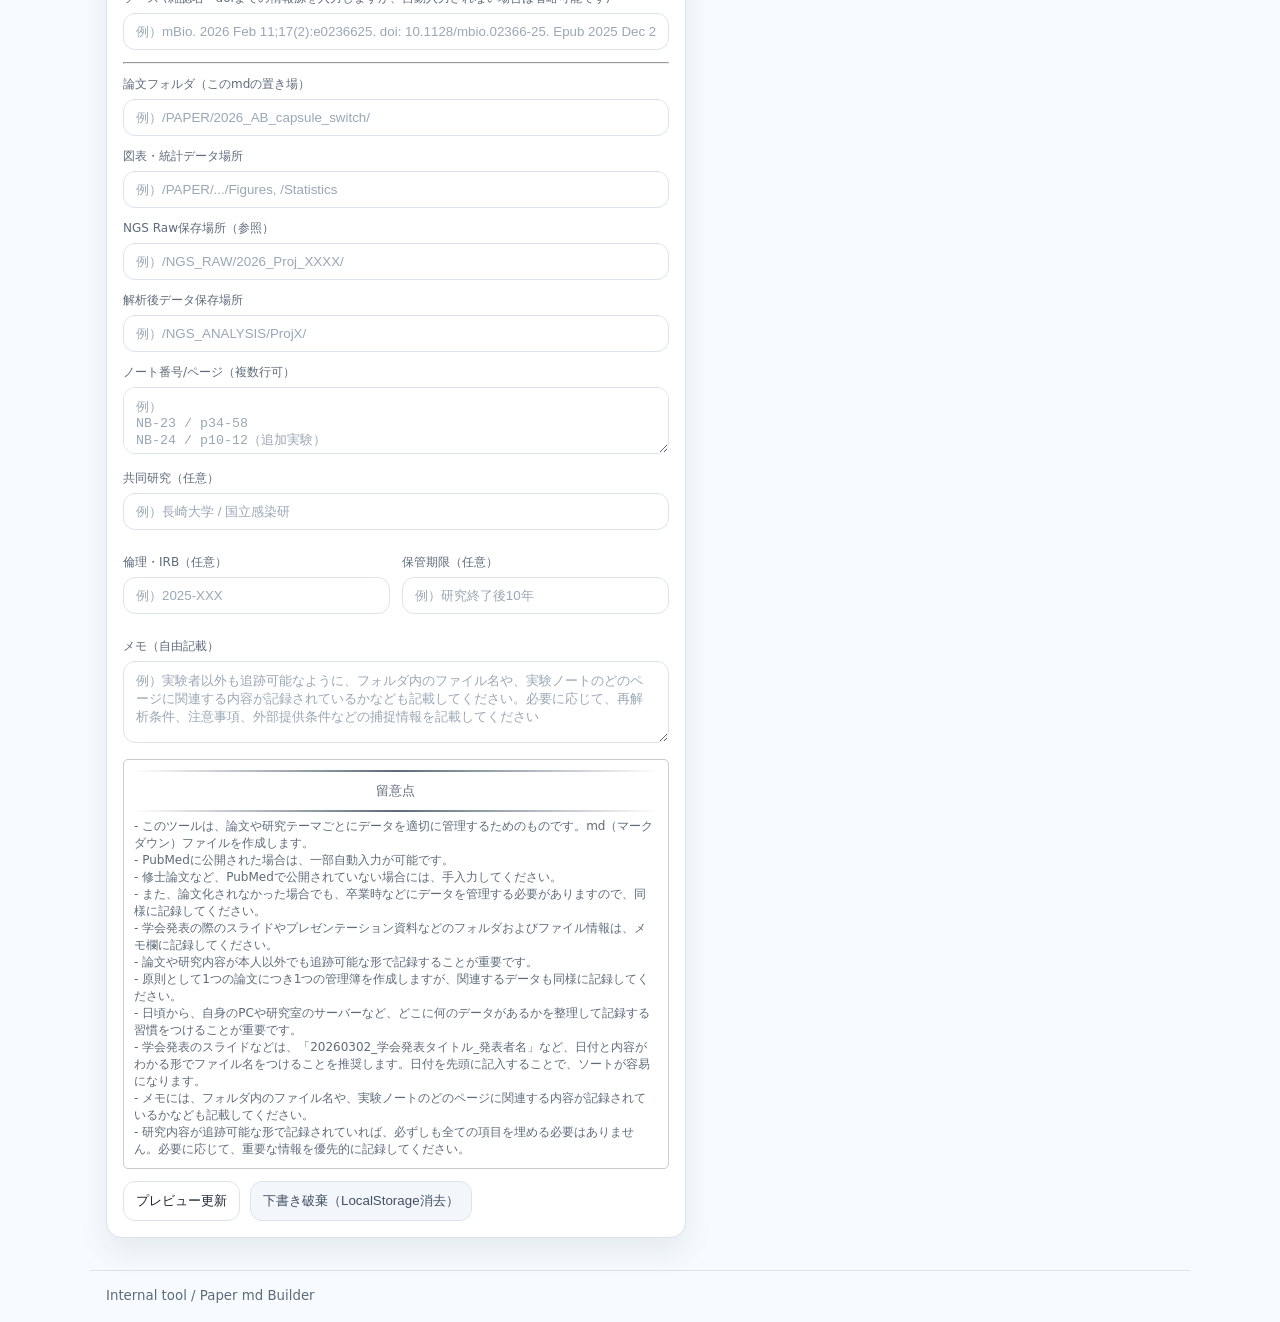
==== commit c4a8eb61: "Add files via upload" ====
--- a/index.html
+++ b/index.html
@@ -163,6 +163,14 @@
               <input id="journal" type="text" placeholder="例）JCM" />
             </div>
             <div class="field">
+              <label>巻(号):ページ</label>
+              <input
+                id="volumeIssue"
+                type="text"
+                placeholder="例）11(3):12-23"
+              />
+            </div>
+            <div class="field">
               <label>公開日（YYYY-MM-DD / YYYY-MM / YYYY）</label>
               <!-- NBIBは月までが多いので text に変更 -->
               <input
@@ -192,6 +200,20 @@
             </div>
           </div>
 
+          <div class="field">
+            <label
+              >ソース
+              <span class="hint"
+                >(雑誌名～doiまでの情報源を入力しますが、自動入力されない場合は省略可能です)</span
+              ></label
+            >
+            <input
+              id="so"
+              type="text"
+              placeholder="例）mBio. 2026 Feb 11;17(2):e0236625. doi: 10.1128/mbio.02366-25. Epub 2025 Dec 29."
+            />
+          </div>
+          <hr />
           <div class="field">
             <label>論文フォルダ（このmdの置き場）</label>
             <input
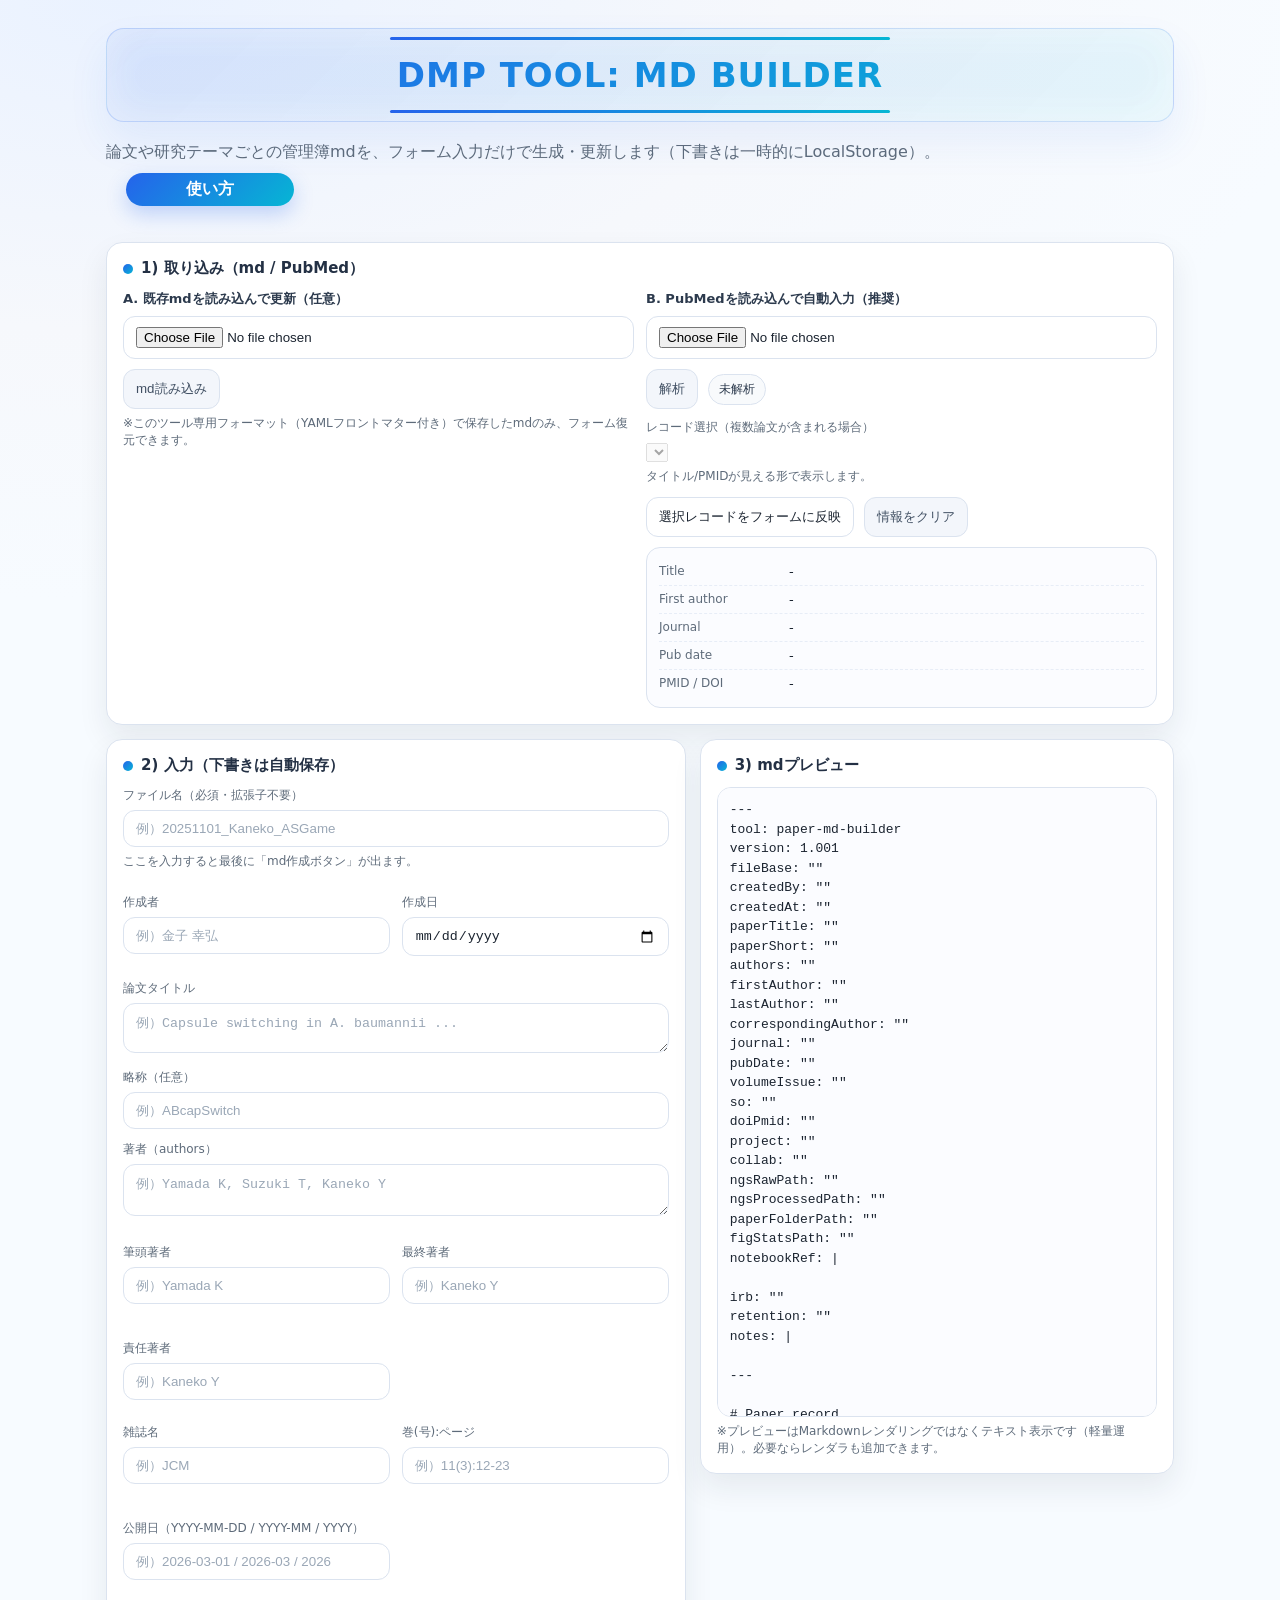
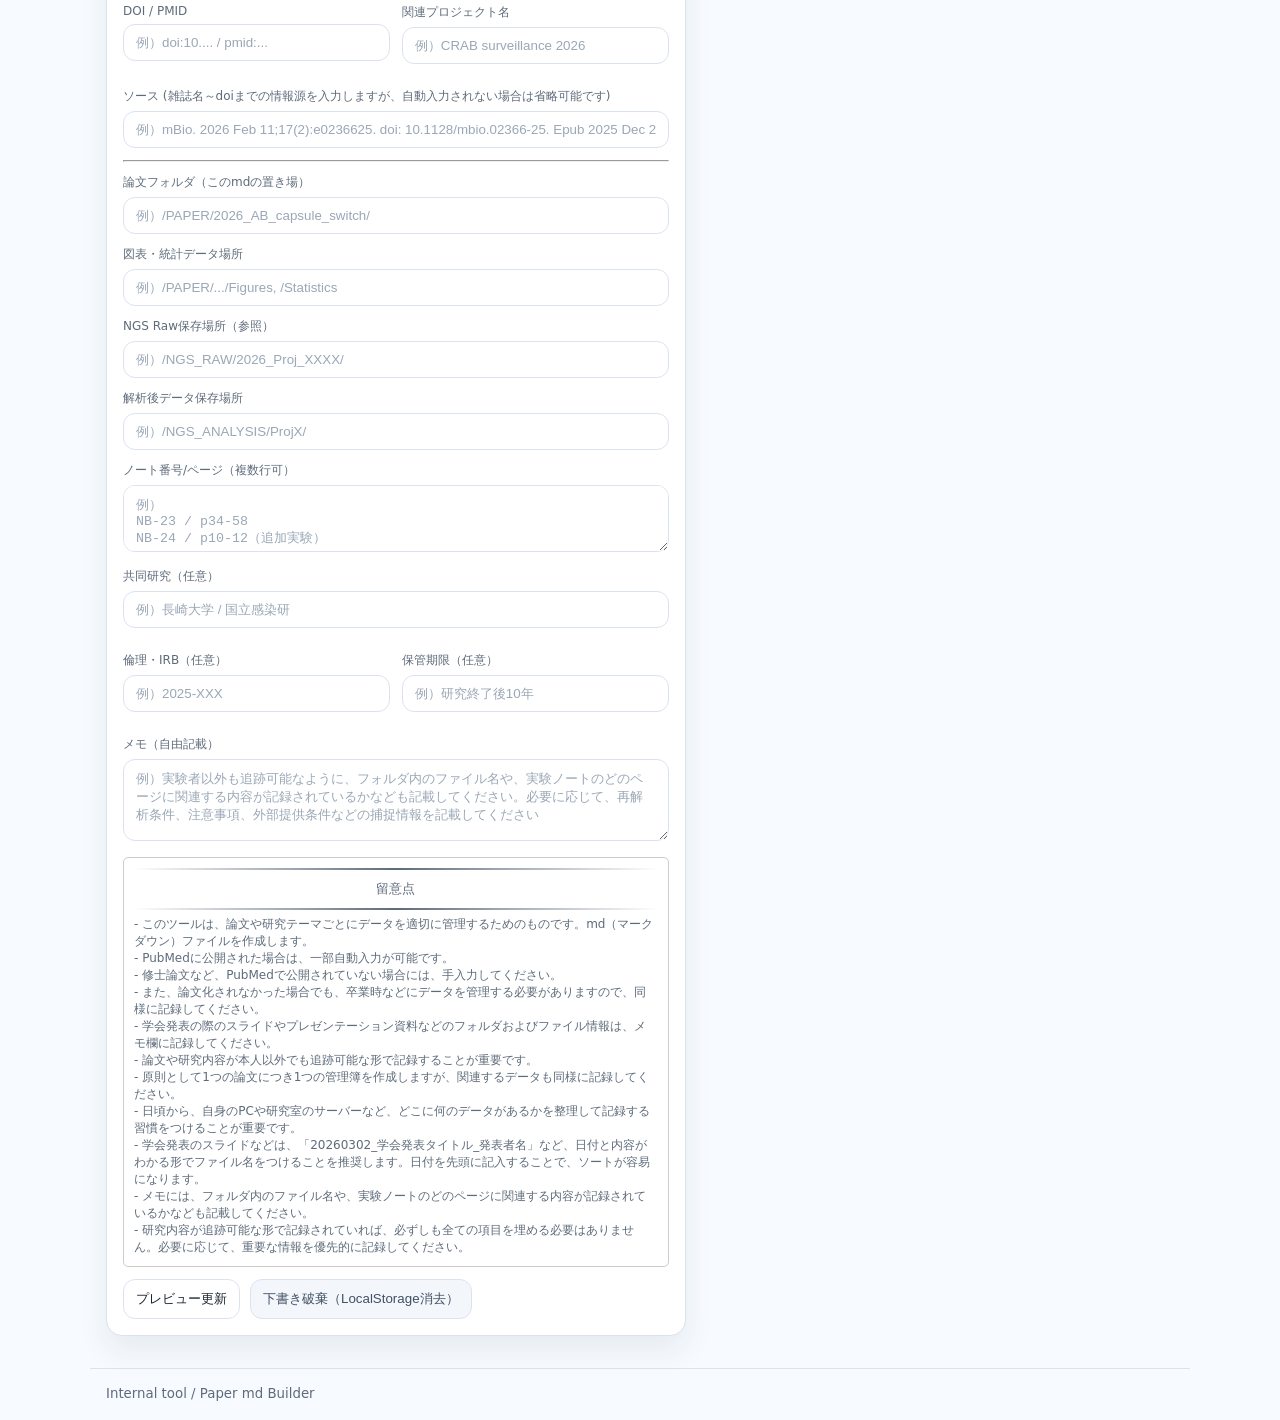
==== commit fe6d9a32: "Add files via upload" ====
--- a/index.html
+++ b/index.html
@@ -111,6 +111,22 @@
             <p class="hint">ここを入力すると最後に「md作成ボタン」が出ます。</p>
           </div>
 
+          <div class="two">
+            <div class="field">
+              <label>作成者</label>
+              <input
+                id="createdBy"
+                type="text"
+                required
+                placeholder="例）金子 幸弘"
+              />
+            </div>
+            <div class="field">
+              <label>作成日</label>
+              <input id="createdAt" type="date" required />
+            </div>
+          </div>
+
           <!-- 論文タイトル（全幅） -->
           <div class="field">
             <label>論文タイトル</label>
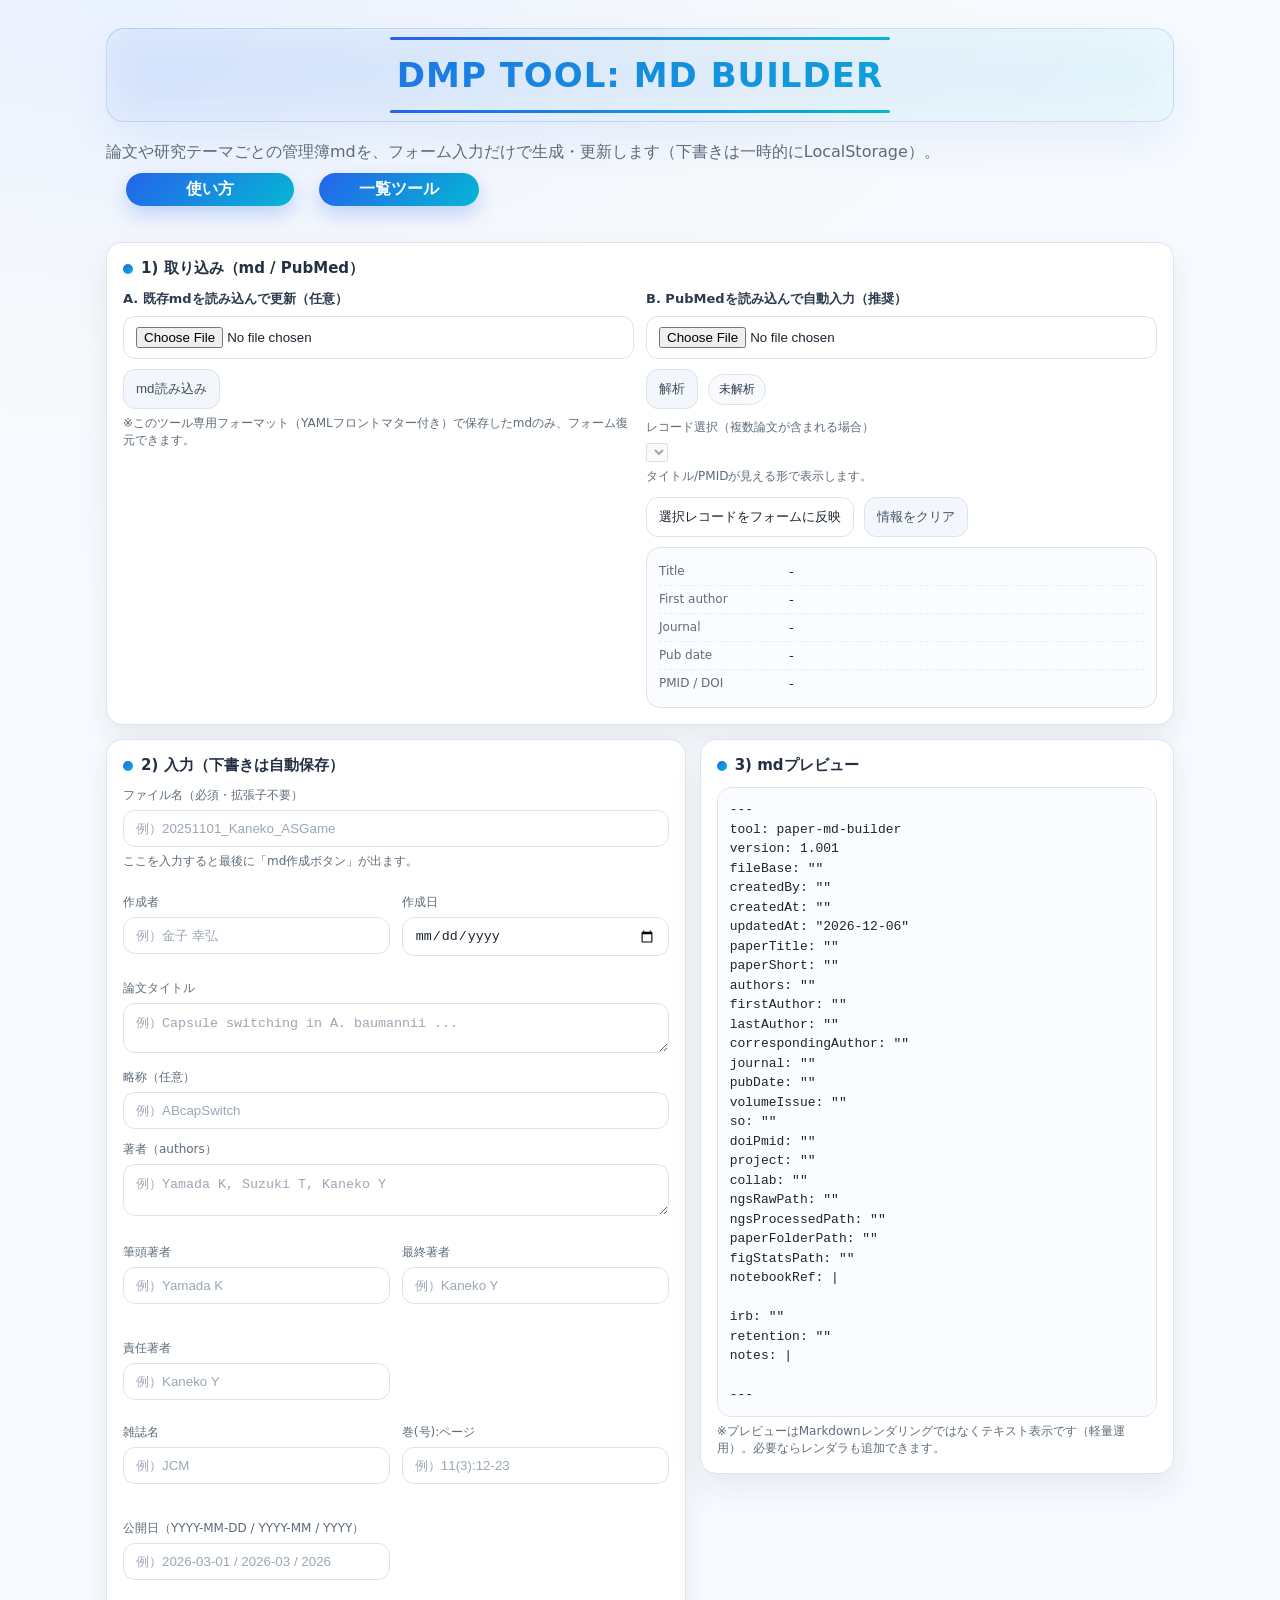
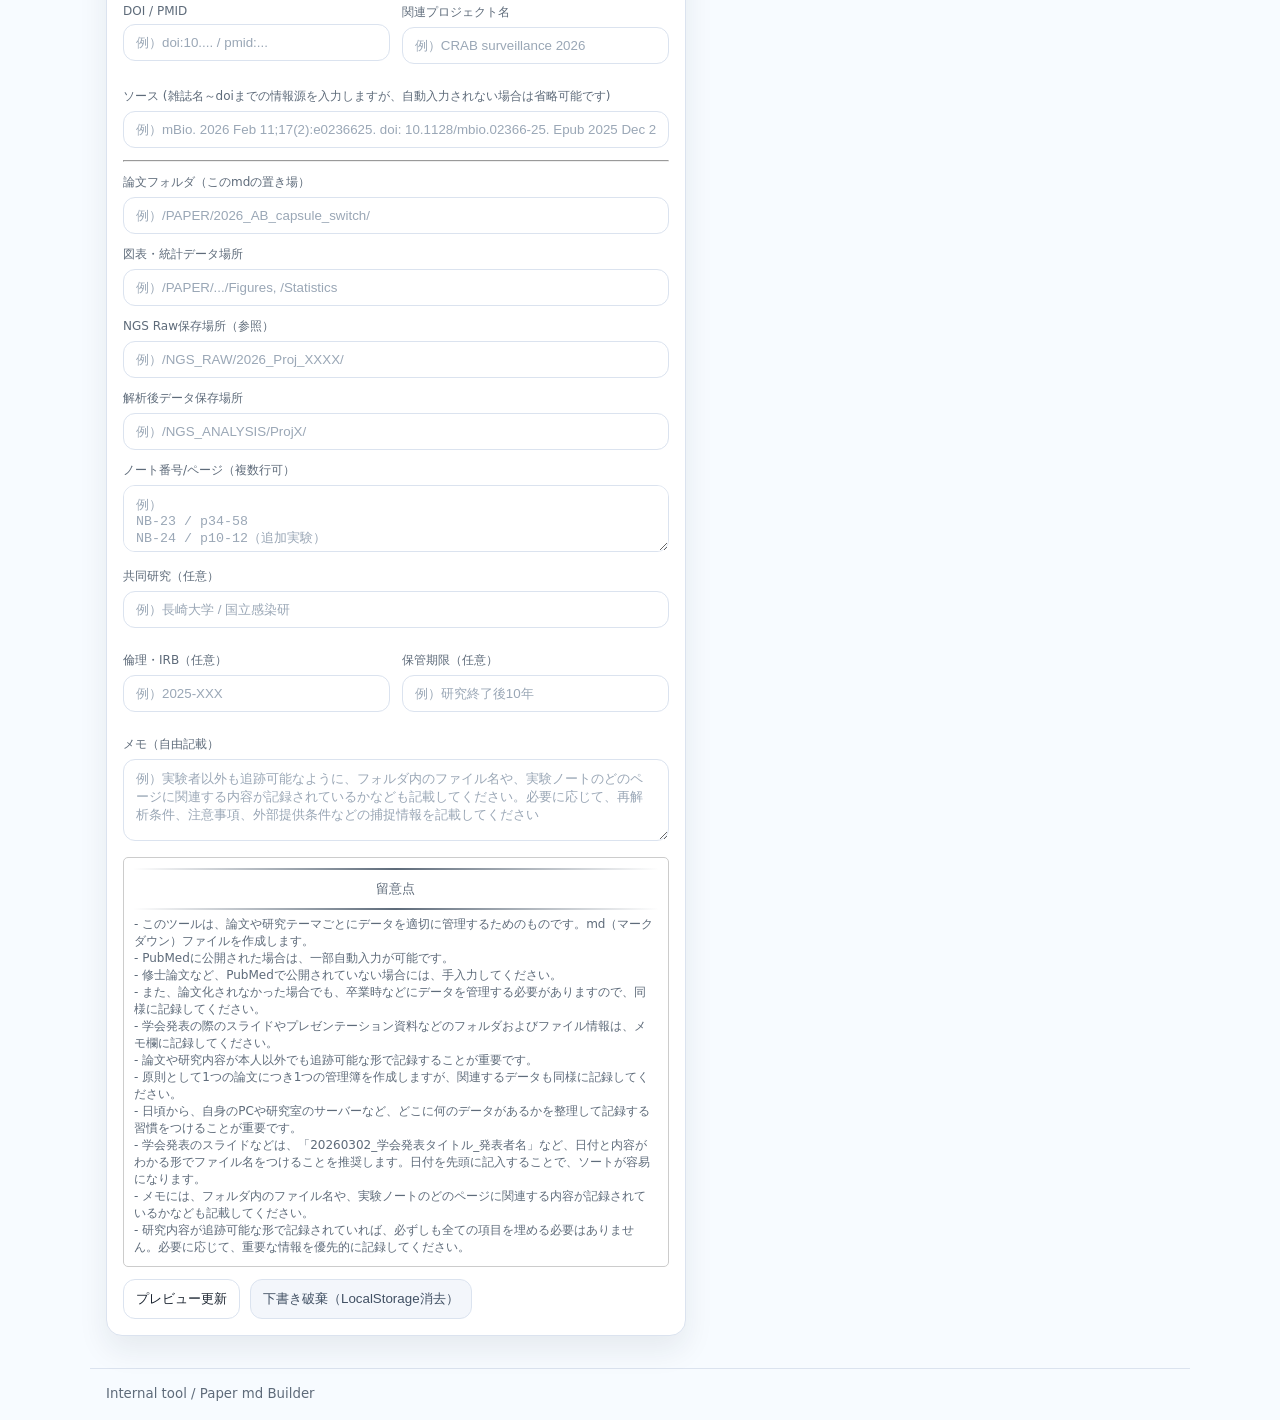
==== commit 34efa943: "Add files via upload" ====
--- a/index.html
+++ b/index.html
@@ -17,6 +17,9 @@
 
       <div class="toplink">
         <a href="howtouse.html" target="_blank" class="howtoLink">使い方</a>
+        <a href="summary.html" target="_blank" class="summaryLink"
+          >一覧ツール</a
+        >
       </div>
     </header>
 
--- a/style.css
+++ b/style.css
@@ -273,7 +273,7 @@
   text-align: left;
 }
 
-.howtoLink{
+.howtoLink, .summaryLink{
   display: inline-block;
   padding: 6px 60px;
   font-size: 16px;
@@ -289,9 +289,14 @@
   transition: all .15s ease;
 }
 
-.howtoLink:hover{
+.howtoLink:hover, .summaryLink:hover{
   transform: translateY(-2px);
   box-shadow: 0 14px 30px rgba(37,99,235,0.35);
+}
+
+.summaryLink{
+  margin-left:20px;
+  padding:6px 40px;
 }
 
 /* ===== HERO TITLE ===== */
